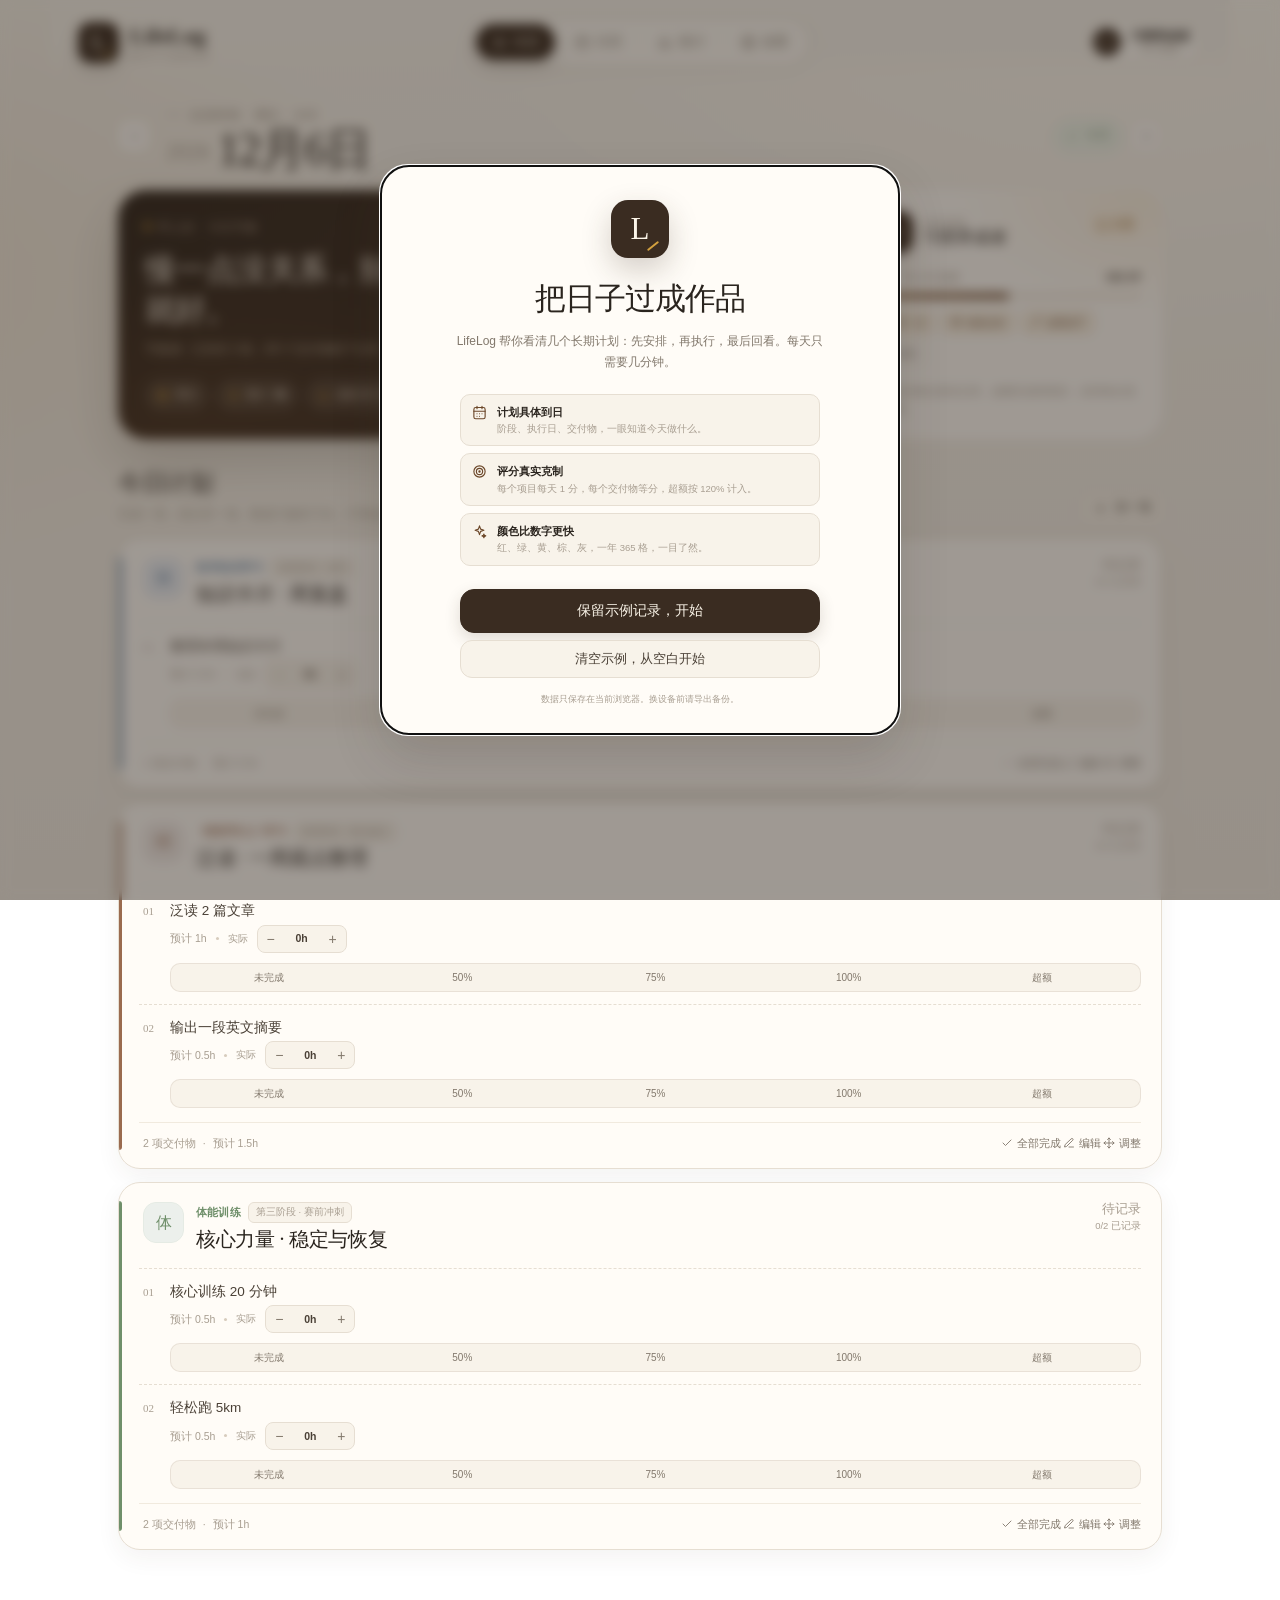
==== index.html @ 0c91e132 "Add files via upload" ====
<!DOCTYPE html>
<html lang="zh-CN">
<head>
  <meta charset="UTF-8">
  <meta name="viewport" content="width=device-width, initial-scale=1, viewport-fit=cover">
  <meta name="theme-color" content="#F4F0E8">
  <meta name="description" content="LifeLog · 把运动与学习的计划、执行和复盘，放进同一条时间线。">
  <meta name="apple-mobile-web-app-capable" content="yes">
  <meta name="apple-mobile-web-app-status-bar-style" content="default">
  <meta name="apple-mobile-web-app-title" content="LifeLog">
  <meta name="mobile-web-app-capable" content="yes">
  <link rel="manifest" href="manifest.json">
  <link rel="icon" type="image/svg+xml" href="icons/icon.svg">
  <link rel="icon" type="image/png" sizes="192x192" href="icons/icon-192.png">
  <link rel="apple-touch-icon" href="icons/icon-180.png">
  <title>LifeLog · 把日子过成作品</title>
  <link rel="stylesheet" href="styles.css">
</head>
<body>
  <svg class="svg-sprite" aria-hidden="true" xmlns="http://www.w3.org/2000/svg">
    <defs>
      <symbol id="i-sun" viewBox="0 0 24 24"><circle cx="12" cy="12" r="4"/><path d="M12 2v2M12 20v2M4.93 4.93l1.42 1.42M17.66 17.66l1.41 1.41M2 12h2M20 12h2M4.93 19.07l1.42-1.42M17.66 6.34l1.41-1.41"/></symbol>
      <symbol id="i-calendar" viewBox="0 0 24 24"><rect x="3" y="4" width="18" height="18" rx="3"/><path d="M16 2v4M8 2v4M3 10h18"/><path d="M8 14h.01M12 14h.01M16 14h.01M8 18h.01M12 18h.01"/></symbol>
      <symbol id="i-chart" viewBox="0 0 24 24"><path d="M4 20V10M10 20V4M16 20v-7M22 20H2"/><path d="M4 10l6-6 6 9 5-5" opacity=".5"/></symbol>
      <symbol id="i-settings" viewBox="0 0 24 24"><circle cx="12" cy="12" r="3"/><path d="M19.4 15a1.65 1.65 0 0 0 .33 1.82l.06.06a2 2 0 1 1-2.83 2.83l-.06-.06a1.65 1.65 0 0 0-1.82-.33 1.65 1.65 0 0 0-1 1.51V21a2 2 0 1 1-4 0v-.09A1.65 1.65 0 0 0 9 19.4a1.65 1.65 0 0 0-1.82.33l-.06.06a2 2 0 1 1-2.83-2.83l.06-.06a1.65 1.65 0 0 0 .33-1.82 1.65 1.65 0 0 0-1.51-1H3a2 2 0 1 1 0-4h.09A1.65 1.65 0 0 0 4.6 9a1.65 1.65 0 0 0-.33-1.82l-.06-.06a2 2 0 1 1 2.83-2.83l.06.06a1.65 1.65 0 0 0 1.82.33H9a1.65 1.65 0 0 0 1-1.51V3a2 2 0 1 1 4 0v.09a1.65 1.65 0 0 0 1 1.51 1.65 1.65 0 0 0 1.82-.33l.06-.06a2 2 0 1 1 2.83 2.83l-.06.06a1.65 1.65 0 0 0-.33 1.82V9c.26.604.852.997 1.51 1H21a2 2 0 1 1 0 4h-.09a1.65 1.65 0 0 0-1.51 1z"/></symbol>
      <symbol id="i-plus" viewBox="0 0 24 24"><path d="M12 5v14M5 12h14"/></symbol>
      <symbol id="i-chevron-left" viewBox="0 0 24 24"><path d="M15 18l-6-6 6-6"/></symbol>
      <symbol id="i-chevron-right" viewBox="0 0 24 24"><path d="M9 18l6-6-6-6"/></symbol>
      <symbol id="i-chevron-down" viewBox="0 0 24 24"><path d="M6 9l6 6 6-6"/></symbol>
      <symbol id="i-flame" viewBox="0 0 24 24"><path d="M12 22c4.4 0 7-2.8 7-6.5 0-3-1.5-5.5-3.5-7.5-.3 2-1.2 3.2-2.5 3.7.5-3.8-1.4-7.2-4-9.2.3 4.7-4 6.6-4 12.8C5 19.2 7.8 22 12 22z"/></symbol>
      <symbol id="i-target" viewBox="0 0 24 24"><circle cx="12" cy="12" r="9"/><circle cx="12" cy="12" r="5"/><circle cx="12" cy="12" r="1"/></symbol>
      <symbol id="i-clock" viewBox="0 0 24 24"><circle cx="12" cy="12" r="9"/><path d="M12 7v5l3 2"/></symbol>
      <symbol id="i-edit" viewBox="0 0 24 24"><path d="M12 20h9"/><path d="M16.5 3.5a2.1 2.1 0 0 1 3 3L7 19l-4 1 1-4z"/></symbol>
      <symbol id="i-move" viewBox="0 0 24 24"><path d="M5 9l-3 3 3 3M9 5l3-3 3 3M15 19l-3 3-3-3M19 9l3 3-3 3M2 12h20M12 2v20"/></symbol>
      <symbol id="i-trash" viewBox="0 0 24 24"><path d="M3 6h18M8 6V4h8v2M19 6l-1 14H6L5 6M10 11v5M14 11v5"/></symbol>
      <symbol id="i-download" viewBox="0 0 24 24"><path d="M21 15v4a2 2 0 0 1-2 2H5a2 2 0 0 1-2-2v-4M7 10l5 5 5-5M12 15V3"/></symbol>
      <symbol id="i-upload" viewBox="0 0 24 24"><path d="M21 15v4a2 2 0 0 1-2 2H5a2 2 0 0 1-2-2v-4M17 8l-5-5-5 5M12 3v12"/></symbol>
      <symbol id="i-shield" viewBox="0 0 24 24"><path d="M12 22s8-4 8-10V5l-8-3-8 3v7c0 6 8 10 8 10z"/><path d="M9 12l2 2 4-4"/></symbol>
      <symbol id="i-x" viewBox="0 0 24 24"><path d="M18 6L6 18M6 6l12 12"/></symbol>
      <symbol id="i-check" viewBox="0 0 24 24"><path d="M20 6L9 17l-5-5"/></symbol>
      <symbol id="i-book" viewBox="0 0 24 24"><path d="M4 19.5A2.5 2.5 0 0 1 6.5 17H20V3H6.5A2.5 2.5 0 0 0 4 5.5v14z"/><path d="M4 19.5A2.5 2.5 0 0 0 6.5 22H20v-5"/></symbol>
      <symbol id="i-code" viewBox="0 0 24 24"><path d="M16 18l6-6-6-6M8 6l-6 6 6 6"/></symbol>
      <symbol id="i-activity" viewBox="0 0 24 24"><path d="M22 12h-4l-3 9L9 3l-3 9H2"/></symbol>
      <symbol id="i-spark" viewBox="0 0 24 24"><path d="M12 3l1.8 5.2L19 10l-5.2 1.8L12 17l-1.8-5.2L5 10l5.2-1.8L12 3z"/><path d="M19 16l.8 2.2L22 19l-2.2.8L19 22l-.8-2.2L16 19l2.2-.8L19 16z"/></symbol>
      <symbol id="i-rocket" viewBox="0 0 24 24"><path d="M4.5 16.5c-1.5 1.3-2 5-2 5s3.7-.5 5-2c.8-.9.8-2.4-.1-3.3-.9-.9-2.1-.6-2.9.3z"/><path d="M12 15l-3-3c1-4 4-8 10-10 0 6-3 9-7 13z"/><circle cx="15" cy="9" r="1.5"/></symbol>
      <symbol id="i-layers" viewBox="0 0 24 24"><path d="M12 2l9 5-9 5-9-5 9-5z"/><path d="M3 12l9 5 9-5M3 17l9 5 9-5"/></symbol>
      <symbol id="i-more" viewBox="0 0 24 24"><circle cx="5" cy="12" r="1"/><circle cx="12" cy="12" r="1"/><circle cx="19" cy="12" r="1"/></symbol>
      <symbol id="i-arrow-up" viewBox="0 0 24 24"><path d="M12 19V5M5 12l7-7 7 7"/></symbol>
      <symbol id="i-refresh" viewBox="0 0 24 24"><path d="M3 12a9 9 0 0 1 15.5-6.4L21 8M21 3v5h-5M21 12a9 9 0 0 1-15.5 6.4L3 16M3 21v-5h5"/></symbol>
      <symbol id="i-alert" viewBox="0 0 24 24"><path d="M10.3 3.9L1.8 18a2 2 0 0 0 1.7 3h17a2 2 0 0 0 1.7-3L13.7 3.9a2 2 0 0 0-3.4 0z"/><path d="M12 9v4M12 17h.01"/></symbol>
      <symbol id="i-archive" viewBox="0 0 24 24"><rect x="2" y="3" width="20" height="5" rx="1"/><path d="M4 8v11a2 2 0 0 0 2 2h12a2 2 0 0 0 2-2V8M10 12h4"/></symbol>
      <symbol id="i-file" viewBox="0 0 24 24"><path d="M14 2H6a2 2 0 0 0-2 2v16a2 2 0 0 0 2 2h12a2 2 0 0 0 2-2V8z"/><path d="M14 2v6h6M16 13H8M16 17H8M10 9H8"/></symbol>
      <symbol id="i-database" viewBox="0 0 24 24"><ellipse cx="12" cy="5" rx="9" ry="3"/><path d="M21 12c0 1.7-4 3-9 3s-9-1.3-9-3"/><path d="M3 5v14c0 1.7 4 3 9 3s9-1.3 9-3V5"/></symbol>
      <symbol id="i-palette" viewBox="0 0 24 24"><path d="M12 22a10 10 0 1 1 10-10c0 2.2-1.8 4-4 4h-1.5a2 2 0 0 0-1.5 3.3c.4.5.6 1 .6 1.7 0 .6-.5 1-1.1 1z"/><circle cx="7.5" cy="10.5" r=".8"/><circle cx="12" cy="7.5" r=".8"/><circle cx="16.5" cy="10.5" r=".8"/></symbol>
      <symbol id="i-user" viewBox="0 0 24 24"><circle cx="12" cy="8" r="4"/><path d="M4 21a8 8 0 0 1 16 0"/></symbol>
      <symbol id="i-timer" viewBox="0 0 24 24"><circle cx="12" cy="13" r="8"/><path d="M12 9v4l2.5 1.5M9 2h6"/></symbol>
      <symbol id="i-dumbbell" viewBox="0 0 24 24"><path d="M6.5 6.5l11 11M4 9l-2 2 5 5 2-2M20 15l2-2-5-5-2 2"/><path d="M3 12l-1 1M21 12l1-1"/></symbol>
      <symbol id="i-list" viewBox="0 0 24 24"><path d="M8 6h13M8 12h13M8 18h13M3 6h.01M3 12h.01M3 18h.01"/></symbol>
      <symbol id="i-copy" viewBox="0 0 24 24"><rect x="9" y="9" width="13" height="13" rx="2"/><path d="M5 15H4a2 2 0 0 1-2-2V4a2 2 0 0 1 2-2h9a2 2 0 0 1 2 2v1"/></symbol>
      <symbol id="i-leaf" viewBox="0 0 24 24"><path d="M11 20A7 7 0 0 1 9.8 6.1C15 4 20 4 20 4s0 5-2.1 10.2A7 7 0 0 1 11 20z"/><path d="M2 21c0-3 1.9-6.5 5-8.5"/></symbol>
    </defs>
  </svg>

  <div class="app-shell">
    <header class="topbar">
      <a class="brand" href="#" data-action="go-tab" data-tab="today" aria-label="LifeLog 今日">
        <span class="brand-mark"><span>L</span><i></i></span>
        <span class="brand-text"><strong>LifeLog</strong><small>把日子过成作品</small></span>
      </a>
      <nav class="desktop-nav" aria-label="主导航">
        <button data-action="go-tab" data-tab="today"><svg class="icon"><use href="#i-sun"></use></svg>今日</button>
        <button data-action="go-tab" data-tab="calendar"><svg class="icon"><use href="#i-calendar"></use></svg>日历</button>
        <button data-action="go-tab" data-tab="stats"><svg class="icon"><use href="#i-chart"></use></svg>统计</button>
        <button data-action="go-tab" data-tab="settings"><svg class="icon"><use href="#i-settings"></use></svg>设置</button>
      </nav>
      <div class="topbar-right" id="level-chip"></div>
    </header>

    <main id="app-main" class="app-main" tabindex="-1"></main>

    <nav class="bottom-nav" aria-label="主导航">
      <button data-action="go-tab" data-tab="today"><span class="nav-icon"><svg class="icon"><use href="#i-sun"></use></svg></span><span>今日</span></button>
      <button data-action="go-tab" data-tab="calendar"><span class="nav-icon"><svg class="icon"><use href="#i-calendar"></use></svg></span><span>日历</span></button>
      <button class="nav-add" data-action="open-plan" aria-label="新增计划"><span class="nav-add-btn"><svg class="icon"><use href="#i-plus"></use></svg></span><span>排计划</span></button>
      <button data-action="go-tab" data-tab="stats"><span class="nav-icon"><svg class="icon"><use href="#i-chart"></use></svg></span><span>统计</span></button>
      <button data-action="go-tab" data-tab="settings"><span class="nav-icon"><svg class="icon"><use href="#i-settings"></use></svg></span><span>设置</span></button>
    </nav>
  </div>

  <div id="modal-root"></div>
  <div id="toast-root" class="toast-root" aria-live="polite"></div>
  <input type="file" id="import-file" accept="application/json,.json" hidden>

  <script src="data.js"></script>
  <script src="app.js"></script>
</body>
</html>
---- styles.css ----
/* LifeLog — visual system */
:root {
  --bg: #f3efe7;
  --bg-deep: #ebe4d8;
  --surface: #fffcf7;
  --surface-2: #f8f3ea;
  --surface-3: #f1eade;
  --ink: #2a241e;
  --ink-soft: #4a4036;
  --muted: #82786c;
  --faint: #a89e91;
  --line: #e6ded2;
  --line-strong: #d7ccbd;
  --brown: #6b4628;
  --brown-deep: #3a2c21;
  --red: #be4a3d;
  --green: #6b8c63;
  --yellow: #d2a03e;
  --gray: #b4ada1;
  --cream: #fbf5e9;
  --heat-dim: #ddd5c7;
  --shadow: 0 20px 60px rgba(71, 52, 33, 0.08);
  --shadow-soft: 0 8px 24px rgba(71, 52, 33, 0.06);
  --shadow-lift: 0 24px 50px rgba(58, 44, 33, 0.16);
  --radius-xl: 28px;
  --radius-lg: 22px;
  --radius-md: 15px;
  --radius-sm: 10px;
  --sans: -apple-system, BlinkMacSystemFont, "Segoe UI", "PingFang SC", "Hiragino Sans GB", "Microsoft YaHei", "Noto Sans SC", sans-serif;
  --display: "Iowan Old Style", "Palatino Linotype", "Book Antiqua", "Songti SC", "Noto Serif SC", serif;
}

* { box-sizing: border-box; }
html { scroll-behavior: smooth; }
body {
  margin: 0;
  min-height: 100vh;
  color: var(--ink);
  font-family: var(--sans);
  font-size: 15px;
  line-height: 1.55;
  background:
    radial-gradient(1100px 700px at 88% -8%, rgba(255, 251, 241, 0.95) 0, rgba(255, 251, 241, 0) 62%),
    radial-gradient(900px 600px at -8% 30%, rgba(232, 219, 198, 0.5) 0, rgba(232, 219, 198, 0) 55%),
    linear-gradient(180deg, #f6f2ea 0%, #f1ece3 100%);
  background-attachment: fixed;
  -webkit-font-smoothing: antialiased;
  -webkit-tap-highlight-color: transparent;
}

button, input, select, textarea { font: inherit; color: inherit; }
button { cursor: pointer; }
[hidden] { display: none !important; }
a { color: inherit; }
::selection { background: rgba(107, 70, 40, 0.18); }

.svg-sprite { position: absolute; width: 0; height: 0; overflow: hidden; }
.icon {
  width: 1.2em;
  height: 1.2em;
  fill: none;
  stroke: currentColor;
  stroke-width: 1.8;
  stroke-linecap: round;
  stroke-linejoin: round;
  flex: 0 0 auto;
}

.app-shell { min-height: 100vh; display: flex; flex-direction: column; }
.topbar {
  position: sticky;
  top: 0;
  z-index: 40;
  display: grid;
  grid-template-columns: 1fr auto 1fr;
  align-items: center;
  gap: 20px;
  width: 100%;
  max-width: 1180px;
  margin: 0 auto;
  padding: 18px 28px 14px;
  background: linear-gradient(180deg, rgba(246, 242, 234, 0.96) 55%, rgba(246, 242, 234, 0) 100%);
  backdrop-filter: blur(12px);
  -webkit-backdrop-filter: blur(12px);
}
.brand {
  display: inline-flex;
  align-items: center;
  gap: 11px;
  text-decoration: none;
  width: max-content;
}
.brand-mark {
  position: relative;
  display: grid;
  place-items: center;
  width: 41px;
  height: 41px;
  border-radius: 13px;
  background: var(--brown-deep);
  color: var(--cream);
  box-shadow: inset 0 0 0 1px rgba(255, 255, 255, 0.12), 0 6px 18px rgba(58, 44, 33, 0.18);
}
.brand-mark span {
  font-family: var(--display);
  font-size: 23px;
  line-height: 1;
  transform: translateY(-1px);
}
.brand-mark i {
  position: absolute;
  right: 7px;
  bottom: 8px;
  width: 10px;
  height: 1.5px;
  background: #d2a03e;
  border-radius: 2px;
  transform: rotate(-38deg);
}
.brand-text { display: flex; flex-direction: column; line-height: 1.05; }
.brand-text strong { font-family: var(--display); font-size: 22px; letter-spacing: 0.2px; }
.brand-text small { margin-top: 4px; font-size: 9.5px; letter-spacing: 0.16em; color: var(--faint); }

.desktop-nav { display: flex; align-items: center; gap: 4px; padding: 5px; border: 1px solid rgba(215, 204, 189, 0.65); background: rgba(255, 252, 247, 0.7); border-radius: 999px; box-shadow: 0 4px 20px rgba(71, 52, 33, 0.04); }
.desktop-nav button {
  display: inline-flex;
  align-items: center;
  gap: 6px;
  border: 0;
  padding: 8px 16px;
  border-radius: 999px;
  background: transparent;
  color: var(--muted);
  font-size: 13px;
  transition: 180ms ease;
}
.desktop-nav button:hover { color: var(--ink); background: rgba(241, 234, 222, 0.8); }
.desktop-nav button.active { color: var(--cream); background: var(--brown-deep); box-shadow: 0 6px 16px rgba(58, 44, 33, 0.18); }
.desktop-nav .icon { width: 15px; height: 15px; }
.topbar-right { display: flex; justify-content: flex-end; }
.level-chip {
  display: inline-flex;
  align-items: center;
  gap: 9px;
  padding: 6px 11px 6px 6px;
  border: 1px solid var(--line);
  background: rgba(255, 252, 247, 0.72);
  border-radius: 999px;
  transition: 180ms ease;
}
.level-chip:hover { border-color: var(--line-strong); background: var(--surface); }
.level-chip .lv {
  display: grid;
  place-items: center;
  width: 28px;
  height: 28px;
  border-radius: 50%;
  background: var(--brown-deep);
  color: #f5e9d4;
  font-family: var(--display);
  font-size: 13px;
}
.level-chip .meta { display: flex; flex-direction: column; line-height: 1.1; }
.level-chip .meta b { font-size: 11.5px; font-weight: 600; }
.level-chip .meta span { font-size: 9.5px; color: var(--faint); margin-top: 2px; }

.app-main {
  width: 100%;
  max-width: 1100px;
  margin: 0 auto;
  padding: 8px 28px 80px;
  flex: 1;
  outline: none;
}
.page { animation: page-in 420ms cubic-bezier(0.22, 0.8, 0.28, 1) both; }
@keyframes page-in {
  from { opacity: 0; transform: translateY(8px); }
  to { opacity: 1; transform: translateY(0); }
}

h1, h2, h3, h4, p { margin: 0; }
h1, h2, h3 { font-weight: 600; }
.page-title {
  font-family: var(--display);
  font-size: clamp(34px, 4vw, 46px);
  font-weight: 500;
  letter-spacing: -0.03em;
  line-height: 1.12;
}
.eyebrow {
  display: inline-flex;
  align-items: center;
  gap: 8px;
  color: var(--faint);
  font-size: 10.5px;
  font-weight: 600;
  letter-spacing: 0.16em;
  text-transform: uppercase;
}
.eyebrow::before { content: ""; width: 16px; height: 1px; background: var(--faint); }
.muted { color: var(--muted); }
.faint { color: var(--faint); }
.serif { font-family: var(--display); }

.card {
  background: var(--surface);
  border: 1px solid rgba(230, 222, 210, 0.9);
  border-radius: var(--radius-lg);
  box-shadow: var(--shadow-soft);
}
.section-head {
  display: flex;
  align-items: flex-end;
  justify-content: space-between;
  gap: 18px;
  margin: 26px 0 14px;
}
.section-head h2 { font-family: var(--display); font-size: 24px; font-weight: 500; letter-spacing: -0.02em; }
.section-head p { color: var(--faint); font-size: 12px; margin-top: 3px; }
.section-head-actions { display: flex; align-items: center; gap: 8px; }

.btn {
  display: inline-flex;
  align-items: center;
  justify-content: center;
  gap: 7px;
  min-height: 38px;
  padding: 8px 15px;
  border-radius: 12px;
  border: 1px solid transparent;
  background: var(--surface-2);
  color: var(--ink-soft);
  font-size: 13px;
  font-weight: 500;
  text-decoration: none;
  transition: 170ms ease;
  white-space: nowrap;
}
.btn .icon { width: 15px; height: 15px; }
.btn:hover { transform: translateY(-1px); box-shadow: var(--shadow-soft); }
.btn:active { transform: translateY(0); }
.btn-primary { background: var(--brown-deep); color: var(--cream); border-color: var(--brown-deep); box-shadow: 0 6px 16px rgba(58, 44, 33, 0.16); }
.btn-primary:hover { background: #30251c; }
.btn-soft { background: var(--surface-2); border-color: var(--line); }
.btn-ghost { background: transparent; border-color: transparent; color: var(--muted); }
.btn-ghost:hover { background: rgba(241, 234, 222, 0.7); box-shadow: none; }
.btn-danger { background: #f7e5e1; color: #9b3a30; border-color: #eccfc8; }
.btn-sm { min-height: 31px; padding: 5px 10px; border-radius: 9px; font-size: 11.5px; }
.btn-lg { min-height: 44px; padding: 10px 20px; border-radius: 14px; font-size: 14px; }
.btn-block { width: 100%; }
.icon-btn {
  display: inline-grid;
  place-items: center;
  width: 32px;
  height: 32px;
  border: 1px solid var(--line);
  background: var(--surface);
  border-radius: 10px;
  color: var(--muted);
  transition: 170ms ease;
}
.icon-btn:hover { color: var(--ink); border-color: var(--line-strong); background: var(--surface-2); }
.icon-btn .icon { width: 15px; height: 15px; }
.icon-btn.bare { border-color: transparent; background: transparent; }
.text-btn { border: 0; background: none; padding: 2px 0; color: var(--muted); font-size: 12px; display: inline-flex; align-items: center; gap: 4px; }
.text-btn:hover { color: var(--ink); }
.text-btn .icon { width: 13px; height: 13px; }

/* Top of pages */
.daybar {
  display: flex;
  align-items: center;
  gap: 16px;
  padding: 10px 0 16px;
}
.daybar-main { flex: 1; min-width: 0; }
.daybar h1 {
  font-family: var(--display);
  font-size: clamp(34px, 5vw, 46px);
  font-weight: 500;
  letter-spacing: -0.035em;
  line-height: 1.08;
  margin-top: 2px;
}
.daybar h1 .year { color: var(--faint); font-size: 0.48em; letter-spacing: 0; margin-right: 7px; vertical-align: 0.28em; }
.daybar-nav { display: flex; align-items: center; gap: 6px; }
.daybar-actions { display: flex; align-items: center; gap: 8px; }
.today-pill {
  display: inline-flex;
  align-items: center;
  gap: 6px;
  min-height: 32px;
  padding: 5px 11px;
  border: 1px solid var(--line);
  border-radius: 999px;
  background: rgba(255, 252, 247, 0.75);
  font-size: 11.5px;
  color: var(--muted);
}
.today-pill:hover { border-color: var(--line-strong); color: var(--ink); }
.today-pill.is-today { color: var(--green); border-color: #cddbc8; background: #f0f5eb; }

.page-head { display: flex; justify-content: space-between; align-items: flex-end; gap: 20px; padding: 12px 0 22px; }
.page-head p { margin-top: 6px; max-width: 460px; color: var(--muted); font-size: 13px; }
.page-head-actions { display: flex; align-items: center; gap: 8px; }

/* Today hero */
.today-top { display: grid; grid-template-columns: minmax(0, 1.65fr) minmax(250px, 0.72fr); gap: 16px; margin-bottom: 6px; }
.hero-card {
  position: relative;
  overflow: hidden;
  border-radius: var(--radius-xl);
  background:
    radial-gradient(600px 300px at 100% 0%, rgba(210, 160, 62, 0.17) 0, transparent 58%),
    radial-gradient(500px 360px at 8% 110%, rgba(107, 70, 40, 0.32) 0, transparent 60%),
    linear-gradient(135deg, #30261d 0%, #3b2d22 52%, #2b221b 100%);
  color: #f8f0e3;
  padding: 26px 27px;
  box-shadow: 0 20px 48px rgba(51, 38, 26, 0.2);
  min-height: 236px;
  display: flex;
  align-items: center;
  gap: 20px;
}
.hero-card::after {
  content: "";
  position: absolute;
  width: 240px;
  height: 240px;
  border: 1px solid rgba(247, 236, 218, 0.1);
  border-radius: 50%;
  right: -70px;
  top: -80px;
  pointer-events: none;
}
.hero-card::before {
  content: "";
  position: absolute;
  width: 140px;
  height: 140px;
  border: 1px solid rgba(247, 236, 218, 0.07);
  border-radius: 50%;
  right: -10px;
  top: -25px;
  pointer-events: none;
}
.hero-copy { position: relative; z-index: 1; flex: 1; min-width: 0; }
.hero-kicker { display: flex; align-items: center; gap: 8px; color: #bfae99; font-size: 10.5px; letter-spacing: 0.14em; text-transform: uppercase; }
.hero-kicker .dot { width: 5px; height: 5px; background: #d2a03e; border-radius: 50%; box-shadow: 0 0 0 4px rgba(210, 160, 62, 0.12); }
.hero-quote {
  font-family: var(--display);
  font-size: clamp(23px, 2.6vw, 31px);
  font-weight: 500;
  line-height: 1.3;
  letter-spacing: -0.02em;
  margin: 15px 0 9px;
  max-width: 340px;
}
.hero-sub { color: #b7a994; font-size: 12px; line-height: 1.65; max-width: 330px; }
.hero-meta { display: flex; flex-wrap: wrap; gap: 8px; margin-top: 20px; }
.hero-chip {
  display: inline-flex;
  align-items: center;
  gap: 6px;
  padding: 6px 10px;
  border-radius: 999px;
  background: rgba(255, 251, 242, 0.08);
  border: 1px solid rgba(255, 251, 242, 0.1);
  color: #e7dac8;
  font-size: 11px;
  backdrop-filter: blur(4px);
}
.hero-chip .icon { width: 13px; height: 13px; color: #d2a03e; }
.hero-chip strong { color: #fff8ea; font-weight: 600; }
.score-orbit-wrap { position: relative; z-index: 1; display: flex; flex-direction: column; align-items: center; gap: 10px; flex: 0 0 auto; }
.score-orbit {
  --ring: #6b8c63;
  --angle: 0deg;
  width: 134px;
  height: 134px;
  padding: 7px;
  border-radius: 50%;
  background: conic-gradient(var(--ring) var(--angle), rgba(255, 251, 242, 0.12) 0);
  position: relative;
  transition: 500ms ease;
}
.score-orbit::after {
  content: "";
  position: absolute;
  inset: -5px;
  border: 1px solid rgba(255, 251, 242, 0.1);
  border-radius: 50%;
}
.score-orbit-inner {
  width: 100%;
  height: 100%;
  border-radius: 50%;
  background: #32271e;
  display: flex;
  flex-direction: column;
  align-items: center;
  justify-content: center;
  box-shadow: inset 0 0 0 1px rgba(255, 251, 242, 0.06);
}
.score-orbit strong {
  font-family: var(--display);
  font-size: 40px;
  font-weight: 500;
  letter-spacing: -0.04em;
  line-height: 1;
  color: #fff8ec;
}
.score-orbit strong small { font-size: 20px; color: #bfae99; }
.score-orbit span { margin-top: 6px; font-size: 9.5px; letter-spacing: 0.14em; color: #a99782; }
.score-orbit.is-empty { background: rgba(255, 251, 242, 0.1); }
.score-orbit.is-empty strong { color: #a99782; }
.orbit-caption { font-size: 10px; color: #a99782; letter-spacing: 0.04em; }

.level-card {
  padding: 21px;
  border-radius: var(--radius-xl);
  display: flex;
  flex-direction: column;
  justify-content: space-between;
  gap: 16px;
  background:
    radial-gradient(340px 200px at 100% 0%, rgba(210, 160, 62, 0.13) 0, transparent 62%),
    var(--surface);
  min-height: 236px;
}
.level-top { display: flex; align-items: flex-start; justify-content: space-between; gap: 10px; }
.level-badge {
  display: inline-flex;
  align-items: center;
  gap: 9px;
}
.level-badge .num {
  display: grid;
  place-items: center;
  width: 42px;
  height: 42px;
  border-radius: 14px;
  background: var(--brown-deep);
  color: #f7ead3;
  font-family: var(--display);
  font-size: 17px;
  box-shadow: 0 7px 16px rgba(58, 44, 33, 0.16);
}
.level-badge .txt { display: flex; flex-direction: column; line-height: 1.2; }
.level-badge .txt small { font-size: 9.5px; color: var(--faint); letter-spacing: 0.1em; }
.level-badge .txt b { font-family: var(--display); font-size: 17px; font-weight: 500; }
.level-top .streak {
  display: inline-flex;
  align-items: center;
  gap: 4px;
  padding: 5px 8px;
  border-radius: 999px;
  background: #fbf0df;
  color: #9b6b2d;
  font-size: 10.5px;
  font-weight: 600;
}
.level-top .streak .icon { width: 13px; height: 13px; }
.level-progress-label { display: flex; justify-content: space-between; align-items: baseline; font-size: 10.5px; color: var(--faint); margin-bottom: 7px; }
.level-progress-label strong { color: var(--ink-soft); font-weight: 600; }
.progress-track { height: 6px; border-radius: 999px; background: var(--surface-3); overflow: hidden; }
.progress-fill { height: 100%; border-radius: 999px; background: linear-gradient(90deg, #8c6540, #6b4628); transition: width 500ms ease; }
.level-foot { display: flex; gap: 6px; flex-wrap: wrap; }
.mini-badge {
  display: inline-flex;
  align-items: center;
  gap: 4px;
  padding: 4px 8px;
  border-radius: 8px;
  border: 1px solid var(--line);
  color: var(--muted);
  font-size: 10px;
}
.mini-badge .icon { width: 12px; height: 12px; }
.mini-badge.on { color: var(--brown); border-color: #decfb9; background: #fcf4e6; }
.level-card .quote-mini { font-size: 11px; color: var(--faint); line-height: 1.6; }

/* Plan cards */
.plan-list { display: flex; flex-direction: column; gap: 13px; }
.plan-card {
  position: relative;
  overflow: hidden;
  padding: 19px 20px 15px;
  border-radius: var(--radius-lg);
  background: var(--surface);
  border: 1px solid var(--line);
  box-shadow: var(--shadow-soft);
  animation: card-in 450ms cubic-bezier(0.22, 0.8, 0.28, 1) both;
}
.plan-card:nth-child(2) { animation-delay: 60ms; }
.plan-card:nth-child(3) { animation-delay: 120ms; }
.plan-card:nth-child(4) { animation-delay: 180ms; }
@keyframes card-in {
  from { opacity: 0; transform: translateY(10px); }
  to { opacity: 1; transform: translateY(0); }
}
.plan-card::before {
  content: "";
  position: absolute;
  left: 0;
  top: 18px;
  bottom: 18px;
  width: 3px;
  border-radius: 0 4px 4px 0;
  background: var(--accent, var(--brown));
}
.plan-head { display: flex; align-items: flex-start; gap: 12px; padding-left: 4px; }
.program-avatar {
  display: grid;
  place-items: center;
  width: 41px;
  height: 41px;
  border-radius: 13px;
  background: color-mix(in srgb, var(--accent, #6b4628) 13%, white);
  color: var(--accent, var(--brown));
  font-family: var(--display);
  font-size: 16px;
  flex: 0 0 auto;
  border: 1px solid color-mix(in srgb, var(--accent, #6b4628) 18%, white);
}
.plan-title-wrap { flex: 1; min-width: 0; }
.plan-program-line { display: flex; align-items: center; gap: 7px; flex-wrap: wrap; margin-bottom: 3px; }
.plan-program { font-size: 11px; font-weight: 600; color: var(--accent, var(--brown)); letter-spacing: 0.02em; }
.stage-chip {
  display: inline-flex;
  padding: 2px 7px;
  border-radius: 6px;
  background: var(--surface-2);
  border: 1px solid var(--line);
  color: var(--faint);
  font-size: 9.5px;
  line-height: 1.5;
}
.plan-title { font-family: var(--display); font-size: 20px; font-weight: 500; line-height: 1.35; letter-spacing: -0.015em; }
.plan-score {
  flex: 0 0 auto;
  min-width: 62px;
  text-align: right;
}
.plan-score b {
  display: block;
  font-family: var(--display);
  font-size: 22px;
  font-weight: 500;
  line-height: 1;
  color: var(--score-color, var(--faint));
}
.plan-score b.pending { font-size: 13px; font-family: var(--sans); font-weight: 500; color: var(--faint); }
.plan-score span { display: block; margin-top: 4px; font-size: 9.5px; color: var(--faint); }

.deliverable-list { margin-top: 15px; border-top: 1px dashed var(--line); }
.deliverable {
  padding: 13px 0 12px 4px;
  border-bottom: 1px dashed var(--line);
}
.deliverable:last-child { border-bottom: 0; padding-bottom: 2px; }
.deliverable-head { display: flex; align-items: flex-start; gap: 10px; }
.deliverable-index {
  flex: 0 0 auto;
  font-family: var(--display);
  font-size: 11px;
  color: var(--faint);
  padding-top: 2px;
  width: 17px;
}
.deliverable-main { flex: 1; min-width: 0; }
.deliverable-main h4 { font-size: 13.5px; font-weight: 500; line-height: 1.45; color: var(--ink-soft); }
.deliverable-meta { display: flex; align-items: center; gap: 9px; margin-top: 4px; color: var(--faint); font-size: 10.5px; }
.deliverable-meta .dot-sep { width: 3px; height: 3px; border-radius: 50%; background: var(--line-strong); }
.stepper {
  display: inline-flex;
  align-items: center;
  gap: 1px;
  padding: 2px;
  border: 1px solid var(--line);
  border-radius: 8px;
  background: var(--surface-2);
}
.stepper button {
  display: grid;
  place-items: center;
  width: 22px;
  height: 22px;
  border: 0;
  background: transparent;
  border-radius: 6px;
  color: var(--muted);
  font-size: 14px;
  line-height: 1;
}
.stepper button:hover { background: #fff; color: var(--ink); box-shadow: 0 1px 4px rgba(71, 52, 33, 0.1); }
.stepper .val { min-width: 38px; text-align: center; font-size: 10.5px; color: var(--ink-soft); font-weight: 600; }
.stepper-label { color: var(--faint); font-size: 10px; }
.rating-group {
  display: grid;
  grid-template-columns: repeat(5, minmax(0, 1fr));
  gap: 3px;
  margin-top: 10px;
  margin-left: 27px;
  padding: 3px;
  border-radius: 10px;
  background: var(--surface-2);
  border: 1px solid rgba(230, 222, 210, 0.8);
}
.rating-btn {
  border: 0;
  background: transparent;
  border-radius: 7px;
  padding: 5px 2px 4px;
  color: var(--muted);
  font-size: 10px;
  line-height: 1.2;
  transition: 140ms ease;
  white-space: nowrap;
}
.rating-btn:hover { background: rgba(255, 255, 255, 0.75); color: var(--ink); }
.rating-btn.active { color: #fff; font-weight: 600; box-shadow: 0 3px 8px rgba(50, 39, 29, 0.13); }
.rating-btn[data-value="0"].active { background: var(--gray); }
.rating-btn[data-value="0.5"].active { background: var(--yellow); }
.rating-btn[data-value="0.75"].active { background: var(--green); }
.rating-btn[data-value="1"].active { background: var(--red); }
.rating-btn[data-value="1.2"].active { background: var(--brown); }
.rating-btn:disabled { opacity: 0.45; cursor: not-allowed; }
.rating-btn:disabled:hover { background: transparent; color: var(--muted); }
.stepper.locked .val { color: var(--faint); }
.future-note {
  margin: 0 0 10px;
  padding: 7px 12px;
  border-radius: 9px;
  background: var(--surface-2);
  border: 1px dashed var(--line-strong);
  color: var(--muted);
  font-size: 10.5px;
  letter-spacing: 0.02em;
  position: relative;
  z-index: 1;
}
@media (max-width: 680px) {
  .plan-card .future-note { margin-right: 16px; }
}
.plan-card.plan-future .plan-head { opacity: 0.85; }
.plan-card.plan-future .deliverable { opacity: 0.6; }

.plan-foot {
  display: flex;
  align-items: center;
  justify-content: space-between;
  gap: 12px;
  margin-top: 12px;
  padding: 10px 0 0 4px;
  border-top: 1px solid var(--surface-3);
  color: var(--faint);
  font-size: 10.5px;
}
.plan-foot .foot-meta { display: flex; align-items: center; gap: 7px; flex-wrap: wrap; }
.plan-foot .actions { display: flex; align-items: center; gap: 2px; }
.plan-foot .text-btn { font-size: 10.5px; }
.plan-foot .text-btn .icon { width: 12px; height: 12px; }
.plan-foot .text-btn.accent { color: var(--muted); }
.plan-foot .text-btn.accent:hover { color: var(--brown); }

.empty-state {
  position: relative;
  overflow: hidden;
  padding: 38px 24px;
  text-align: center;
  border-radius: var(--radius-lg);
  border: 1px dashed var(--line-strong);
  background: rgba(255, 252, 247, 0.56);
}
.empty-art {
  position: relative;
  width: 80px;
  height: 80px;
  margin: 0 auto 14px;
  border-radius: 50%;
  border: 1px solid var(--line);
  display: grid;
  place-items: center;
  color: var(--faint);
  background: var(--surface);
}
.empty-art::before {
  content: "";
  position: absolute;
  width: 102px;
  height: 102px;
  border-radius: 50%;
  border: 1px dashed var(--line);
}
.empty-art .icon { width: 28px; height: 28px; }
.empty-state h3 { font-family: var(--display); font-size: 22px; font-weight: 500; }
.empty-state p { max-width: 360px; margin: 7px auto 17px; color: var(--faint); font-size: 12px; line-height: 1.7; }
.empty-actions { display: flex; justify-content: center; gap: 8px; flex-wrap: wrap; }

.date-note {
  display: flex;
  align-items: center;
  gap: 9px;
  padding: 10px 14px;
  margin-bottom: 12px;
  border-radius: 12px;
  background: #fbf4e7;
  border: 1px solid #ecdcbf;
  color: #8a6633;
  font-size: 11.5px;
}
.date-note .icon { width: 15px; height: 15px; }
.date-note a, .date-note button { margin-left: auto; }

/* Calendar */
.calendar-layout { display: grid; grid-template-columns: minmax(0, 1fr) 276px; gap: 16px; align-items: start; }
.calendar-card { overflow: hidden; }
.calendar-toolbar { display: flex; align-items: center; justify-content: space-between; gap: 12px; padding: 18px 20px 12px; }
.calendar-month { display: flex; align-items: center; gap: 8px; }
.calendar-month h2 { font-family: var(--display); font-size: 24px; font-weight: 500; letter-spacing: -0.02em; }
.calendar-month .count { font-size: 10.5px; color: var(--faint); padding: 3px 7px; border-radius: 6px; background: var(--surface-2); }
.calendar-tools { display: flex; align-items: center; gap: 5px; }
.weekday-row { display: grid; grid-template-columns: repeat(7, 1fr); padding: 0 14px; }
.weekday-row span { text-align: center; color: var(--faint); font-size: 10px; padding: 8px 0; }
.weekday-row span.weekend { color: #b58d69; }
.calendar-grid { display: grid; grid-template-columns: repeat(7, 1fr); gap: 4px; padding: 0 14px 16px; }
.cal-cell {
  position: relative;
  min-height: 94px;
  padding: 8px 7px 17px;
  border-radius: 11px;
  border: 1px solid transparent;
  background: var(--surface-2);
  text-align: left;
  transition: 150ms ease;
  overflow: hidden;
}
.cal-cell:hover { background: #f3ecdf; border-color: var(--line); }
.cal-cell.other { opacity: 0.36; }
.cal-cell.is-today { border-color: #d9c5a5; background: #fbf4e8; box-shadow: inset 0 0 0 1px rgba(217, 197, 165, 0.35); }
.cal-cell.is-weekend { background-color: #f6efe4; }
.cal-cell.is-today .cal-num { background: var(--brown-deep); color: var(--cream); }
.cal-num {
  display: inline-grid;
  place-items: center;
  width: 23px;
  height: 23px;
  border-radius: 50%;
  font-size: 10.5px;
  color: var(--ink-soft);
  font-variant-numeric: tabular-nums;
}
.cal-plans { display: flex; flex-direction: column; gap: 3px; margin-top: 5px; }
.cal-pill {
  display: flex;
  align-items: center;
  gap: 4px;
  min-width: 0;
  padding: 3px 5px;
  border-radius: 5px;
  color: var(--ink-soft);
  font-size: 9px;
  line-height: 1.3;
  background: color-mix(in srgb, var(--p) 11%, white);
  border-left: 2px solid var(--p);
  white-space: nowrap;
  overflow: hidden;
  text-overflow: ellipsis;
}
.cal-pill.more { background: transparent; border-left: 0; color: var(--faint); padding-left: 1px; }
.cal-result {
  position: absolute;
  left: 9px;
  right: 9px;
  bottom: 7px;
  height: 3px;
  border-radius: 999px;
  background: var(--rc);
  opacity: 0.9;
}
.cal-legend { padding: 18px 20px; display: flex; flex-direction: column; gap: 9px; }
.cal-legend h3, .side-card h3 { font-family: var(--display); font-size: 17px; font-weight: 500; }
.legend-item { display: flex; align-items: center; gap: 8px; font-size: 11px; color: var(--muted); }
.legend-dot { width: 8px; height: 8px; border-radius: 50%; background: var(--p); flex: 0 0 auto; }
.calendar-side { display: flex; flex-direction: column; gap: 14px; position: sticky; top: 88px; }
.side-card { padding: 19px; }
.week-reminder {
  position: relative;
  overflow: hidden;
  background:
    radial-gradient(300px 180px at 110% 0%, rgba(210, 160, 62, 0.16), transparent 60%),
    var(--brown-deep);
  color: #f5ead9;
  border-color: transparent;
}
.week-reminder::after {
  content: "";
  position: absolute;
  right: -32px;
  bottom: -52px;
  width: 130px;
  height: 130px;
  border-radius: 50%;
  border: 1px solid rgba(247, 236, 218, 0.12);
}
.week-reminder .eyebrow { color: #b8a58e; }
.week-reminder .eyebrow::before { background: #b8a58e; }
.week-reminder h3 { font-size: 21px; margin-top: 7px; line-height: 1.35; }
.week-reminder p { color: #b7a58f; font-size: 11px; line-height: 1.65; margin: 7px 0 15px; }
.week-reminder .btn { background: #f5ead9; color: var(--brown-deep); border-color: #f5ead9; position: relative; z-index: 1; }
.week-reminder .week-dots { display: flex; gap: 4px; flex-wrap: wrap; margin: 11px 0 14px; }
.week-reminder .week-dot { display: flex; align-items: center; gap: 4px; padding: 3px 6px; border-radius: 5px; background: rgba(255, 255, 255, 0.08); color: #d8c9b6; font-size: 9px; }
.week-reminder .week-dot i { width: 5px; height: 5px; border-radius: 50%; background: var(--p); }
.side-stats { display: grid; grid-template-columns: 1fr 1fr; gap: 8px; margin-top: 12px; }
.side-stat { padding: 10px; border-radius: 10px; background: var(--surface-2); }
.side-stat b { display: block; font-family: var(--display); font-size: 20px; font-weight: 500; line-height: 1; }
.side-stat span { display: block; margin-top: 5px; font-size: 9.5px; color: var(--faint); }
.side-programs { display: flex; flex-direction: column; gap: 8px; margin-top: 10px; }
.side-program { display: flex; align-items: center; gap: 8px; font-size: 11px; color: var(--ink-soft); }
.side-program .legend-dot { width: 7px; height: 7px; }
.side-program span { margin-left: auto; color: var(--faint); font-size: 10px; }

/* Stats */
.stats-head { display: flex; align-items: flex-end; justify-content: space-between; gap: 16px; padding: 12px 0 20px; }
.year-switch {
  display: inline-flex;
  align-items: center;
  gap: 3px;
  padding: 4px;
  border: 1px solid var(--line);
  border-radius: 999px;
  background: rgba(255, 252, 247, 0.72);
}
.year-switch button { border: 0; background: transparent; width: 28px; height: 26px; border-radius: 999px; display: grid; place-items: center; color: var(--muted); }
.year-switch button:hover { background: var(--surface-2); color: var(--ink); }
.year-switch span { padding: 0 7px; font-size: 12px; font-weight: 600; font-variant-numeric: tabular-nums; }
.kpi-grid { display: grid; grid-template-columns: repeat(4, 1fr); gap: 10px; margin-bottom: 16px; }
.kpi {
  padding: 17px 16px;
  border-radius: 16px;
  border: 1px solid var(--line);
  background: rgba(255, 252, 247, 0.82);
  box-shadow: 0 5px 18px rgba(71, 52, 33, 0.03);
  min-width: 0;
}
.kpi .kpi-label { display: flex; align-items: center; gap: 6px; color: var(--faint); font-size: 10px; }
.kpi .kpi-label .icon { width: 13px; height: 13px; }
.kpi b { display: block; margin-top: 8px; font-family: var(--display); font-size: 28px; font-weight: 500; line-height: 1; letter-spacing: -0.03em; }
.kpi b small { font-size: 13px; color: var(--faint); margin-left: 2px; }
.kpi .kpi-note { margin-top: 6px; color: var(--faint); font-size: 9.5px; white-space: nowrap; overflow: hidden; text-overflow: ellipsis; }
.kpi.accent { background: var(--brown-deep); color: #f8f0e3; border-color: var(--brown-deep); }
.kpi.accent .kpi-label, .kpi.accent .kpi-note { color: #b7a58f; }
.kpi.accent b { color: #fff8eb; }

.program-stats { display: flex; flex-direction: column; gap: 14px; }
.program-stat-card { overflow: hidden; }
.program-stat-head { display: flex; align-items: center; gap: 12px; padding: 18px 20px 14px; }
.program-stat-head .program-avatar { width: 38px; height: 38px; font-size: 15px; }
.program-stat-head .name { flex: 1; min-width: 0; }
.program-stat-head .name h3 { font-family: var(--display); font-size: 21px; font-weight: 500; }
.program-stat-head .name p { color: var(--faint); font-size: 10px; margin-top: 2px; }
.program-stat-head .avg { text-align: right; }
.program-stat-head .avg b { display: block; font-family: var(--display); font-size: 20px; font-weight: 500; line-height: 1; color: var(--green); }
.program-stat-head .avg span { display: block; color: var(--faint); font-size: 9px; margin-top: 4px; }
.phase-list { padding: 0 20px 4px; display: flex; flex-direction: column; gap: 9px; }
.phase-row { display: grid; grid-template-columns: minmax(100px, 1.1fr) 1.5fr auto; align-items: center; gap: 11px; }
.phase-info { min-width: 0; }
.phase-info b { display: block; font-size: 11.5px; font-weight: 500; white-space: nowrap; overflow: hidden; text-overflow: ellipsis; }
.phase-info span { display: block; color: var(--faint); font-size: 9px; margin-top: 2px; }
.phase-bar { height: 7px; border-radius: 99px; background: var(--surface-3); overflow: hidden; }
.phase-bar i { display: block; height: 100%; border-radius: 99px; background: var(--p); transition: width 550ms ease; }
.phase-pct { min-width: 45px; text-align: right; font-size: 11px; font-weight: 600; color: var(--ink-soft); font-variant-numeric: tabular-nums; }
.phase-pct small { display: block; font-size: 8.5px; color: var(--faint); font-weight: 400; margin-top: 1px; }

.heatmap-block { padding: 14px 20px 18px; border-top: 1px solid var(--surface-3); margin-top: 10px; }
.heatmap-title { display: flex; align-items: center; justify-content: space-between; gap: 12px; margin-bottom: 9px; }
.heatmap-title h4 { font-size: 10.5px; font-weight: 600; color: var(--muted); letter-spacing: 0.02em; }
.heatmap-title span { font-size: 9px; color: var(--faint); }
.heatmap {
  display: grid;
  grid-template-columns: repeat(28, minmax(0, 1fr));
  gap: 3px;
}
.heat-cell {
  position: relative;
  aspect-ratio: 1 / 1;
  border-radius: 3px;
  background: var(--hc, #ddd6cb);
  min-width: 0;
  transition: transform 120ms ease;
}
.heat-cell:hover { transform: scale(1.22); z-index: 2; box-shadow: 0 2px 8px rgba(58, 44, 33, 0.2); }
.heat-cell.none {
  background:
    linear-gradient(45deg, transparent 47.5%, rgba(118, 108, 96, 0.22) 48%, rgba(118, 108, 96, 0.22) 52%, transparent 52.5%),
    linear-gradient(-45deg, transparent 47.5%, rgba(118, 108, 96, 0.22) 48%, rgba(118, 108, 96, 0.22) 52%, transparent 52.5%),
    #f1ece4;
}
.heat-cell.blank { background: transparent; }
.heat-cell.is-today { box-shadow: 0 0 0 1.5px var(--ink); }
.heat-cell.future { opacity: 0.32; }
.stack-heatmap .heat-cell { border-radius: 3px; padding: 1px; display: flex; flex-direction: column; gap: 1px; background: var(--surface-3); }
.stack-seg { flex: 1; min-height: 2px; border-radius: 1px; background: var(--sc); }
.stack-heatmap .heat-cell.none {
  background:
    linear-gradient(45deg, transparent 47.5%, rgba(118, 108, 96, 0.2) 48%, rgba(118, 108, 96, 0.2) 52%, transparent 52.5%),
    linear-gradient(-45deg, transparent 47.5%, rgba(118, 108, 96, 0.2) 48%, rgba(118, 108, 96, 0.2) 52%, transparent 52.5%),
    #f1ece4;
}
.heat-legend { display: flex; flex-wrap: wrap; gap: 8px 14px; margin-top: 12px; }
.heat-legend span { display: inline-flex; align-items: center; gap: 5px; color: var(--faint); font-size: 9px; }
.heat-legend i { width: 9px; height: 9px; border-radius: 2px; background: var(--c); }
.heat-legend i.cross { background:
  linear-gradient(45deg, transparent 45%, rgba(118, 108, 96, 0.3) 46%, rgba(118, 108, 96, 0.3) 54%, transparent 55%),
  linear-gradient(-45deg, transparent 45%, rgba(118, 108, 96, 0.3) 46%, rgba(118, 108, 96, 0.3) 54%, transparent 55%),
  #f1ece4; border: 1px solid var(--line); }
.overall-card { padding-bottom: 5px; }
.overall-head { display: flex; align-items: flex-start; justify-content: space-between; gap: 16px; padding: 19px 20px 4px; flex-wrap: wrap; }
.overall-head h3 { font-family: var(--display); font-size: 21px; font-weight: 500; }
.overall-head p { color: var(--faint); font-size: 10.5px; margin-top: 3px; }
.heat-tabs { display: flex; flex-wrap: wrap; gap: 6px; justify-content: flex-end; }
.heat-tab {
  display: inline-flex;
  align-items: center;
  gap: 6px;
  padding: 6px 12px;
  border-radius: 999px;
  border: 1px solid var(--line);
  background: var(--surface-2);
  color: var(--muted);
  font-size: 11px;
  cursor: pointer;
  transition: all 160ms ease;
}
.heat-tab i { width: 7px; height: 7px; border-radius: 50%; background: var(--p, var(--faint)); }
.heat-tab:hover { border-color: var(--line-strong); color: var(--ink-soft); }
.heat-tab.active { background: var(--brown-deep); border-color: var(--brown-deep); color: var(--cream); }
.heat-tab.active i { background: var(--p, #f4e7d2); }
.program-key-item { display: inline-flex; align-items: center; gap: 4px; padding: 3px 7px; border-radius: 5px; border: 1px solid var(--line); font-size: 9px; color: var(--muted); }
.program-key-item i { width: 6px; height: 6px; border-radius: 50%; background: var(--p); }
.badges-card { padding: 19px 20px; margin-top: 14px; }
.badges-head { display: flex; align-items: center; justify-content: space-between; gap: 10px; margin-bottom: 13px; }
.badges-head h3 { font-family: var(--display); font-size: 21px; font-weight: 500; }
.badges-head span { font-size: 10px; color: var(--faint); }
.badge-grid { display: grid; grid-template-columns: repeat(4, 1fr); gap: 9px; }
.badge {
  display: flex;
  align-items: center;
  gap: 9px;
  padding: 10px;
  border-radius: 11px;
  border: 1px solid var(--line);
  background: var(--surface-2);
  opacity: 0.46;
  filter: grayscale(0.7);
  min-width: 0;
}
.badge.on { opacity: 1; filter: none; background: #fcf6e9; border-color: #e8d9be; }
.badge-icon { display: grid; place-items: center; width: 30px; height: 30px; border-radius: 9px; background: var(--brown-deep); color: #f4e7d2; flex: 0 0 auto; }
.badge-icon .icon { width: 15px; height: 15px; }
.badge b { display: block; font-size: 10.5px; font-weight: 600; white-space: nowrap; overflow: hidden; text-overflow: ellipsis; }
.badge small { display: block; color: var(--faint); font-size: 8.5px; margin-top: 2px; white-space: nowrap; overflow: hidden; text-overflow: ellipsis; }

/* Settings */
.settings-grid { display: grid; grid-template-columns: minmax(0, 1.1fr) minmax(0, 0.9fr); gap: 14px; align-items: start; }
.settings-col { display: flex; flex-direction: column; gap: 14px; }
.settings-card { padding: 20px; }
.settings-card-head { display: flex; align-items: flex-start; justify-content: space-between; gap: 12px; margin-bottom: 15px; }
.settings-card-head h2 { font-family: var(--display); font-size: 21px; font-weight: 500; }
.settings-card-head p { color: var(--faint); font-size: 10.5px; margin-top: 3px; }
.settings-card-head .icon-wrap { display: grid; place-items: center; width: 34px; height: 34px; border-radius: 10px; background: var(--surface-2); color: var(--muted); }
.settings-card-head .icon-wrap .icon { width: 16px; height: 16px; }
.profile-form { display: flex; gap: 8px; }
.input {
  width: 100%;
  min-height: 38px;
  padding: 8px 11px;
  border: 1px solid var(--line);
  border-radius: 10px;
  background: var(--surface);
  font-size: 12.5px;
  transition: 160ms ease;
  outline: none;
}
.input:hover { border-color: var(--line-strong); }
.input:focus { border-color: var(--brown); box-shadow: 0 0 0 3px rgba(107, 70, 40, 0.1); background: #fffefa; }
.input::placeholder { color: #b9afa2; }
select.input { appearance: none; background-image: linear-gradient(45deg, transparent 50%, var(--faint) 50%), linear-gradient(135deg, var(--faint) 50%, transparent 50%); background-position: calc(100% - 15px) 16px, calc(100% - 10px) 16px; background-size: 5px 5px, 5px 5px; background-repeat: no-repeat; padding-right: 28px; }
.profile-note { color: var(--faint); font-size: 10px; margin-top: 8px; }

.project-list { display: flex; flex-direction: column; gap: 7px; }
.project-row {
  display: flex;
  align-items: center;
  gap: 10px;
  padding: 10px;
  border: 1px solid var(--line);
  border-radius: 11px;
  background: var(--surface-2);
}
.project-row .pdot { width: 9px; height: 9px; border-radius: 50%; background: var(--p); flex: 0 0 auto; }
.project-row .pmeta { flex: 1; min-width: 0; }
.project-row .pmeta b { display: block; font-size: 12px; font-weight: 600; }
.project-row .pmeta span { display: block; font-size: 9px; color: var(--faint); margin-top: 2px; white-space: nowrap; overflow: hidden; text-overflow: ellipsis; }
.project-row .pcount { font-size: 9px; color: var(--faint); white-space: nowrap; }
.data-actions { display: grid; grid-template-columns: 1fr 1fr; gap: 7px; }
.data-action {
  display: flex;
  align-items: center;
  gap: 8px;
  padding: 10px;
  border: 1px solid var(--line);
  border-radius: 10px;
  background: var(--surface-2);
  text-align: left;
  transition: 150ms ease;
}
.data-action:hover { background: var(--surface); border-color: var(--line-strong); }
.data-action .icon { width: 16px; height: 16px; color: var(--muted); }
.data-action b { display: block; font-size: 11px; font-weight: 600; }
.data-action span { display: block; font-size: 8.5px; color: var(--faint); margin-top: 1px; }
.data-action.danger .icon { color: #a84a3e; }
.data-action.danger b { color: #9b3a30; }
.storage-line { display: flex; align-items: center; justify-content: space-between; padding-top: 12px; margin-top: 12px; border-top: 1px dashed var(--line); font-size: 9.5px; color: var(--faint); }
.backup-list { display: flex; flex-direction: column; gap: 6px; margin-top: 10px; }
.backup-row { display: flex; align-items: center; gap: 8px; padding: 7px 9px; border-radius: 8px; background: var(--surface-2); font-size: 10px; }
.backup-row .icon { width: 13px; height: 13px; color: var(--faint); }
.backup-row .bmeta { flex: 1; min-width: 0; }
.backup-row b { display: block; font-size: 10px; font-weight: 500; }
.backup-row span { display: block; font-size: 8.5px; color: var(--faint); margin-top: 1px; }
.rule-list { display: flex; flex-direction: column; gap: 9px; }
.rule-item { display: flex; gap: 9px; align-items: flex-start; font-size: 10.5px; color: var(--muted); line-height: 1.55; }
.rule-swatch { width: 11px; height: 11px; border-radius: 3px; flex: 0 0 auto; margin-top: 2px; background: var(--c); }
.rule-item b { color: var(--ink-soft); font-weight: 600; }
.toggle-row { display: flex; align-items: center; justify-content: space-between; gap: 12px; padding: 10px 0; border-bottom: 1px dashed var(--line); }
.toggle-row:last-child { border-bottom: 0; padding-bottom: 0; }
.toggle-row .tmeta b { display: block; font-size: 11.5px; font-weight: 500; }
.toggle-row .tmeta span { display: block; font-size: 9px; color: var(--faint); margin-top: 2px; }
.switch { position: relative; width: 36px; height: 21px; flex: 0 0 auto; }
.switch input { position: absolute; opacity: 0; }
.switch i { position: absolute; inset: 0; border-radius: 999px; background: var(--line-strong); transition: 160ms ease; }
.switch i::after { content: ""; position: absolute; width: 15px; height: 15px; border-radius: 50%; background: #fff; left: 3px; top: 3px; transition: 160ms ease; box-shadow: 0 1px 3px rgba(0,0,0,.15); }
.switch input:checked + i { background: var(--brown); }
.switch input:checked + i::after { transform: translateX(15px); }
.about-box { padding: 2px 0; color: var(--faint); font-size: 10.5px; line-height: 1.75; }
.about-box strong { color: var(--ink-soft); font-family: var(--display); font-size: 16px; font-weight: 500; }
.about-box .version { display: inline-block; padding: 1px 5px; border-radius: 4px; background: var(--surface-2); font-size: 8.5px; margin-left: 5px; }

/* Modal */
.modal-backdrop {
  position: fixed;
  inset: 0;
  z-index: 100;
  background: rgba(38, 29, 21, 0.44);
  backdrop-filter: blur(6px);
  -webkit-backdrop-filter: blur(6px);
  display: flex;
  align-items: center;
  justify-content: center;
  padding: 20px;
  animation: fade-in 180ms ease both;
}
@keyframes fade-in { from { opacity: 0; } to { opacity: 1; } }
.modal {
  width: min(680px, 100%);
  max-height: 90vh;
  overflow: auto;
  background: var(--surface);
  border-radius: var(--radius-xl);
  box-shadow: var(--shadow-lift);
  border: 1px solid rgba(255, 255, 255, 0.4);
  animation: modal-in 300ms cubic-bezier(0.22, 0.8, 0.28, 1) both;
  overscroll-behavior: contain;
}
@keyframes modal-in {
  from { opacity: 0; transform: translateY(18px) scale(0.985); }
  to { opacity: 1; transform: translateY(0) scale(1); }
}
.modal-head {
  position: sticky;
  top: 0;
  z-index: 3;
  display: flex;
  align-items: flex-start;
  justify-content: space-between;
  gap: 16px;
  padding: 22px 24px 15px;
  background: linear-gradient(180deg, var(--surface) 82%, rgba(255, 252, 247, 0));
}
.modal-head h2 { font-family: var(--display); font-size: 25px; font-weight: 500; letter-spacing: -0.02em; }
.modal-head p { margin-top: 3px; color: var(--faint); font-size: 10.5px; }
.modal-close { flex: 0 0 auto; margin-top: 2px; }
.modal-body { padding: 0 24px 24px; }
.modal-foot {
  display: flex;
  align-items: center;
  justify-content: flex-end;
  gap: 8px;
  padding: 14px 24px calc(18px + env(safe-area-inset-bottom));
  border-top: 1px solid var(--surface-3);
  position: sticky;
  bottom: 0;
  background: rgba(255, 252, 247, 0.97);
  backdrop-filter: blur(8px);
}
.modal-foot .left { margin-right: auto; }
.modal-foot .btn { min-width: 82px; }

.form-grid { display: grid; grid-template-columns: 1fr 1fr; gap: 12px; }
.field { display: flex; flex-direction: column; gap: 6px; min-width: 0; }
.field + .field { margin-top: 0; }
.field-label { display: flex; align-items: center; justify-content: space-between; gap: 8px; color: var(--ink-soft); font-size: 10.5px; font-weight: 600; }
.field-label small { color: var(--faint); font-weight: 400; font-size: 9px; }
.field-hint { color: var(--faint); font-size: 9px; line-height: 1.5; }
.field-error { color: #a9473b; }
.field-block { margin-top: 14px; }
.seg {
  display: inline-flex;
  gap: 3px;
  padding: 3px;
  border-radius: 10px;
  background: var(--surface-2);
  border: 1px solid var(--line);
  width: 100%;
}
.seg button {
  flex: 1;
  border: 0;
  background: transparent;
  padding: 7px 8px;
  border-radius: 7px;
  color: var(--muted);
  font-size: 11px;
  transition: 140ms ease;
}
.seg button.active { background: var(--surface); color: var(--ink); box-shadow: 0 2px 8px rgba(71, 52, 33, 0.09); font-weight: 600; }
.stage-hint {
  display: flex;
  align-items: center;
  gap: 6px;
  min-height: 30px;
  padding: 6px 9px;
  border-radius: 8px;
  background: #f7f1e5;
  color: #8a6a41;
  font-size: 9.5px;
  line-height: 1.5;
}
.stage-hint .icon { width: 12px; height: 12px; flex: 0 0 auto; }
.stage-hint.error { background: #faeae6; color: #a9473b; }
.weekday-picker { display: grid; grid-template-columns: repeat(7, 1fr); gap: 4px; }
.weekday-picker button {
  border: 1px solid var(--line);
  background: var(--surface-2);
  border-radius: 8px;
  padding: 7px 0;
  font-size: 10.5px;
  color: var(--muted);
  transition: 140ms ease;
}
.weekday-picker button:hover { background: var(--surface); }
.weekday-picker button.active { background: var(--brown-deep); color: var(--cream); border-color: var(--brown-deep); font-weight: 600; }
.plan-preview {
  margin-top: 12px;
  padding: 9px 11px;
  border-radius: 9px;
  border: 1px dashed var(--line-strong);
  background: rgba(248, 243, 234, 0.5);
  color: var(--muted);
  font-size: 9.5px;
  line-height: 1.6;
}
.plan-preview strong { color: var(--ink-soft); font-weight: 600; }
.plan-preview.error { border-color: #eccfc8; color: #a9473b; background: #fbf0ed; }

.deliverable-editor { display: flex; flex-direction: column; gap: 7px; margin-top: 8px; }
.deliverable-edit-row {
  display: flex;
  align-items: center;
  gap: 6px;
  padding: 6px;
  border: 1px solid var(--line);
  border-radius: 10px;
  background: var(--surface-2);
}
.deliverable-edit-row .drag { color: var(--faint); display: grid; place-items: center; width: 18px; flex: 0 0 auto; }
.deliverable-edit-row .drag .icon { width: 13px; height: 13px; }
.deliverable-edit-row input.d-title { flex: 1; min-width: 0; background: transparent; border: 0; outline: none; padding: 4px 2px; font-size: 12px; }
.deliverable-edit-row input.d-title::placeholder { color: #b9afa2; }
.unit-stepper { display: flex; align-items: center; gap: 1px; padding: 1px; border: 1px solid var(--line); border-radius: 7px; background: var(--surface); flex: 0 0 auto; }
.unit-stepper button { width: 20px; height: 23px; border: 0; background: transparent; border-radius: 5px; color: var(--muted); font-size: 13px; line-height: 1; }
.unit-stepper button:hover { background: var(--surface-2); color: var(--ink); }
.unit-stepper .uval { min-width: 31px; text-align: center; font-size: 9.5px; font-weight: 600; color: var(--ink-soft); }
.unit-stepper .uval small { display: block; font-size: 7px; color: var(--faint); font-weight: 400; line-height: 1; margin-top: 1px; }
.row-remove { flex: 0 0 auto; }
.row-remove .icon { width: 14px; height: 14px; }
.add-row-btn { display: inline-flex; align-items: center; gap: 4px; margin-top: 8px; border: 1px dashed var(--line-strong); background: transparent; border-radius: 8px; color: var(--muted); padding: 6px 10px; font-size: 10px; }
.add-row-btn:hover { color: var(--ink); border-color: var(--faint); background: var(--surface-2); }
.add-row-btn .icon { width: 12px; height: 12px; }

.reason-grid { display: grid; grid-template-columns: repeat(3, 1fr); gap: 6px; margin-top: 8px; }
.reason-btn {
  padding: 9px 8px;
  border: 1px solid var(--line);
  border-radius: 9px;
  background: var(--surface-2);
  text-align: left;
  transition: 140ms ease;
}
.reason-btn:hover { background: var(--surface); }
.reason-btn.active { border-color: var(--brown); background: #fbf3e7; box-shadow: inset 0 0 0 1px var(--brown); }
.reason-btn b { display: block; font-size: 11px; font-weight: 600; }
.reason-btn span { display: block; font-size: 8.5px; color: var(--faint); margin-top: 2px; }
.alert-line {
  display: flex;
  align-items: flex-start;
  gap: 7px;
  padding: 9px 11px;
  border-radius: 9px;
  background: #fbf0ed;
  border: 1px solid #eccfc8;
  color: #a9473b;
  font-size: 9.5px;
  line-height: 1.55;
  margin-top: 10px;
}
.alert-line .icon { width: 13px; height: 13px; flex: 0 0 auto; margin-top: 1px; }

/* Day detail modal */
.day-summary {
  display: flex;
  align-items: center;
  gap: 12px;
  padding: 12px;
  border-radius: 13px;
  background: var(--surface-2);
  border: 1px solid var(--line);
  margin-bottom: 14px;
}
.day-summary .score-badge {
  display: grid;
  place-items: center;
  width: 54px;
  height: 54px;
  border-radius: 50%;
  color: #fff;
  background: var(--c);
  font-family: var(--display);
  font-size: 19px;
  flex: 0 0 auto;
}
.day-summary .score-badge.empty { background: var(--surface-3); color: var(--faint); font-size: 11px; font-family: var(--sans); }
.day-summary .summary-text { flex: 1; min-width: 0; }
.day-summary .summary-text b { display: block; font-size: 12.5px; }
.day-summary .summary-text span { display: block; color: var(--faint); font-size: 9.5px; margin-top: 3px; }
.day-entry-list { display: flex; flex-direction: column; gap: 8px; }
.day-entry {
  padding: 12px 12px 10px;
  border: 1px solid var(--line);
  border-radius: 12px;
  background: var(--surface-2);
  border-left: 3px solid var(--p);
}
.day-entry-head { display: flex; align-items: flex-start; gap: 9px; }
.day-entry-head .de-title { flex: 1; min-width: 0; }
.day-entry-head .de-program { display: flex; align-items: center; gap: 5px; font-size: 9px; color: var(--faint); }
.day-entry-head .de-program i { width: 5px; height: 5px; border-radius: 50%; background: var(--p); }
.day-entry-head h4 { font-size: 12.5px; font-weight: 500; margin-top: 2px; line-height: 1.4; }
.day-entry-head .de-score { font-family: var(--display); font-size: 18px; color: var(--c); line-height: 1; }
.de-items { display: flex; flex-wrap: wrap; gap: 4px; margin-top: 7px; }
.de-item { font-size: 8.5px; color: var(--muted); padding: 2px 6px; border-radius: 4px; background: var(--surface); border: 1px solid var(--line); }
.de-item.done { color: #58724f; border-color: #d5e1cf; background: #f1f6ed; }
.de-foot { display: flex; align-items: center; gap: 7px; margin-top: 8px; font-size: 8.5px; color: var(--faint); }
.de-foot .actions { margin-left: auto; display: flex; gap: 2px; }
.de-foot .text-btn { font-size: 9px; }
.de-foot .text-btn .icon { width: 11px; height: 11px; }

/* Program editor */
.phase-editor-list { display: flex; flex-direction: column; gap: 8px; margin-top: 8px; }
.phase-edit-row { padding: 10px; border: 1px solid var(--line); border-radius: 11px; background: var(--surface-2); position: relative; }
.phase-edit-top { display: flex; align-items: center; gap: 6px; }
.phase-edit-top input { flex: 1; background: var(--surface); }
.phase-edit-top .icon-btn { flex: 0 0 auto; }
.phase-edit-dates { display: grid; grid-template-columns: 1fr 1fr; gap: 6px; margin-top: 7px; }
.phase-edit-weekdays { display: flex; align-items: center; gap: 4px; margin-top: 7px; flex-wrap: wrap; }
.phase-edit-weekdays label { font-size: 8.5px; color: var(--faint); margin-right: 2px; }
.mini-weekday { width: 26px; height: 25px; border: 1px solid var(--line); background: var(--surface); border-radius: 6px; font-size: 9.5px; color: var(--muted); }
.mini-weekday.active { background: var(--brown-deep); color: var(--cream); border-color: var(--brown-deep); }
.color-swatches { display: flex; flex-wrap: wrap; gap: 7px; margin-top: 3px; }
.color-swatch { width: 27px; height: 27px; border-radius: 9px; border: 2px solid transparent; background: var(--c); position: relative; }
.color-swatch.active { border-color: var(--ink); box-shadow: 0 0 0 2px var(--surface) inset; }
.color-swatch.active::after { content: ""; position: absolute; inset: 0; border-radius: 6px; box-shadow: inset 0 0 0 2px rgba(255,255,255,.8); }

/* Onboarding */
.welcome { width: min(520px, 100%); text-align: center; padding: 34px 30px 28px; }
.welcome .logo-big { width: 58px; height: 58px; border-radius: 17px; display: grid; place-items: center; margin: 0 auto 17px; background: var(--brown-deep); color: var(--cream); font-family: var(--display); font-size: 31px; box-shadow: 0 12px 30px rgba(58,44,33,.22); position: relative; }
.welcome .logo-big::after { content: ""; position: absolute; right: 9px; bottom: 11px; width: 14px; height: 2px; background: #d2a03e; border-radius: 2px; transform: rotate(-38deg); }
.welcome h2 { font-family: var(--display); font-size: 31px; font-weight: 500; letter-spacing: -0.03em; }
.welcome .welcome-sub { margin: 8px auto 21px; max-width: 370px; color: var(--muted); font-size: 12px; line-height: 1.75; }
.welcome-points { display: flex; flex-direction: column; gap: 7px; text-align: left; margin: 0 auto 23px; max-width: 360px; }
.welcome-point { display: flex; align-items: flex-start; gap: 10px; padding: 9px 11px; border-radius: 10px; background: var(--surface-2); border: 1px solid var(--line); }
.welcome-point .icon { width: 15px; height: 15px; color: var(--brown); margin-top: 1px; flex: 0 0 auto; }
.welcome-point b { display: block; font-size: 11px; font-weight: 600; }
.welcome-point span { display: block; color: var(--faint); font-size: 9.5px; margin-top: 1px; }
.welcome-actions { display: flex; flex-direction: column; gap: 7px; max-width: 360px; margin: 0 auto; }
.welcome-note { margin-top: 15px; color: var(--faint); font-size: 8.5px; }

/* Toast */
.toast-root {
  position: fixed;
  left: 50%;
  bottom: calc(84px + env(safe-area-inset-bottom));
  transform: translateX(-50%);
  z-index: 200;
  display: flex;
  flex-direction: column;
  align-items: center;
  gap: 6px;
  pointer-events: none;
  width: max-content;
  max-width: calc(100vw - 32px);
}
.toast {
  display: flex;
  align-items: center;
  gap: 7px;
  padding: 9px 14px;
  border-radius: 999px;
  background: rgba(42, 34, 27, 0.94);
  color: #fbf4e8;
  font-size: 11px;
  box-shadow: 0 8px 24px rgba(42, 34, 27, 0.2);
  animation: toast-in 240ms cubic-bezier(0.22, 0.8, 0.28, 1) both;
  backdrop-filter: blur(8px);
}
.toast .icon { width: 14px; height: 14px; color: #d2a03e; }
.toast.out { animation: toast-out 200ms ease both; }
@keyframes toast-in { from { opacity: 0; transform: translateY(8px) scale(0.97); } to { opacity: 1; transform: translateY(0) scale(1); } }
@keyframes toast-out { to { opacity: 0; transform: translateY(-5px); } }

/* Bottom nav */
.bottom-nav { display: none; }

/* Responsive */
@media (max-width: 920px) {
  .topbar { grid-template-columns: 1fr auto; padding: 14px 20px 10px; }
  .desktop-nav { display: none; }
  .app-main { padding: 6px 20px 104px; }
  .today-top { grid-template-columns: 1fr; }
  .level-card { min-height: 0; flex-direction: row; align-items: center; gap: 14px; flex-wrap: wrap; }
  .level-card .level-body { flex: 1; min-width: 170px; }
  .level-card .level-foot { display: none; }
  .calendar-layout { grid-template-columns: 1fr; }
  .calendar-side { position: static; display: grid; grid-template-columns: 1fr 1fr; }
  .week-reminder { grid-column: span 2; }
  .settings-grid { grid-template-columns: 1fr; }
  .badge-grid { grid-template-columns: repeat(4, 1fr); }
  .bottom-nav {
    position: fixed;
    left: 0;
    right: 0;
    bottom: 0;
    z-index: 60;
    display: grid;
    grid-template-columns: repeat(5, 1fr);
    align-items: end;
    padding: 7px 10px calc(6px + env(safe-area-inset-bottom));
    background: rgba(252, 248, 240, 0.94);
    border-top: 1px solid rgba(215, 204, 189, 0.7);
    backdrop-filter: blur(16px);
    -webkit-backdrop-filter: blur(16px);
    box-shadow: 0 -8px 32px rgba(71, 52, 33, 0.06);
  }
  .bottom-nav > button {
    border: 0;
    background: transparent;
    display: flex;
    flex-direction: column;
    align-items: center;
    justify-content: flex-end;
    gap: 3px;
    padding: 4px 0;
    min-height: 45px;
    color: var(--faint);
    font-size: 9px;
    position: relative;
  }
  .bottom-nav > button.active { color: var(--brown-deep); }
  .bottom-nav > button.active::after { content: ""; position: absolute; top: -7px; width: 18px; height: 2px; border-radius: 0 0 3px 3px; background: var(--brown-deep); }
  .nav-icon { display: grid; place-items: center; height: 22px; }
  .nav-icon .icon { width: 20px; height: 20px; }
  .bottom-nav .nav-add { color: var(--muted); }
  .bottom-nav .nav-add .nav-add-btn { display: grid; place-items: center; width: 43px; height: 43px; border-radius: 50%; background: var(--brown-deep); color: var(--cream); margin-top: -22px; box-shadow: 0 8px 20px rgba(58, 44, 33, 0.28); border: 4px solid #f8f3e9; }
  .bottom-nav .nav-add .icon { width: 19px; height: 19px; }
  .bottom-nav .nav-add.active .nav-add-btn { background: var(--brown); }
  .toast-root { bottom: calc(78px + env(safe-area-inset-bottom)); }
}

@media (max-width: 680px) {
  body { font-size: 14px; }
  .topbar { padding: 12px 16px 8px; }
  .app-main { padding: 4px 16px 100px; }
  .brand-text small { display: none; }
  .brand-mark { width: 37px; height: 37px; border-radius: 12px; }
  .brand-mark span { font-size: 21px; }
  .brand-text strong { font-size: 20px; }
  .level-chip { padding: 4px 8px 4px 4px; }
  .level-chip .lv { width: 25px; height: 25px; font-size: 11px; }
  .level-chip .meta b { font-size: 10px; }
  .level-chip .meta span { font-size: 8px; }
  .daybar { padding: 8px 0 12px; gap: 8px; }
  .daybar h1 { font-size: 34px; }
  .daybar .today-pill { display: none; }
  .daybar-actions .today-pill { display: inline-flex; }
  .hero-card { padding: 22px 19px; gap: 8px; min-height: 228px; }
  .hero-quote { font-size: 24px; margin-top: 13px; }
  .hero-sub { font-size: 11px; max-width: 230px; }
  .hero-meta { margin-top: 15px; gap: 5px; }
  .hero-chip { font-size: 9.5px; padding: 5px 8px; }
  .score-orbit { width: 110px; height: 110px; }
  .score-orbit strong { font-size: 32px; }
  .score-orbit strong small { font-size: 16px; }
  .score-orbit span { font-size: 8px; }
  .orbit-caption { font-size: 8.5px; }
  .level-card { padding: 15px 16px; gap: 12px; }
  .level-badge .num { width: 36px; height: 36px; border-radius: 11px; }
  .level-badge .txt b { font-size: 15px; }
  .level-top .streak { font-size: 9px; }
  .level-progress-label { font-size: 9px; }
  .section-head { margin: 20px 0 11px; }
  .section-head h2 { font-size: 22px; }
  .section-head-actions .btn { min-height: 34px; font-size: 11px; padding: 6px 10px; }
  .plan-card { padding: 16px 14px 12px; border-radius: 18px; }
  .plan-head { gap: 9px; }
  .program-avatar { width: 36px; height: 36px; border-radius: 11px; font-size: 14px; }
  .plan-title { font-size: 18px; }
  .plan-score b { font-size: 19px; }
  .plan-score { min-width: 52px; }
  .rating-group { margin-left: 0; }
  .rating-btn { font-size: 9px; padding: 6px 0; }
  .deliverable-head { gap: 7px; }
  .deliverable-index { width: 13px; }
  .deliverable-meta { gap: 6px; flex-wrap: wrap; }
  .plan-foot { align-items: flex-start; }
  .plan-foot .foot-meta { font-size: 9.5px; }
  .plan-foot .text-btn span { display: none; }
  .plan-foot .text-btn .icon { width: 14px; height: 14px; }
  .empty-state { padding: 30px 18px; }
  .page-head { padding: 8px 0 16px; align-items: flex-start; }
  .page-title { font-size: 34px; }
  .page-head p { font-size: 11.5px; max-width: 260px; }
  .page-head-actions .btn span { display: none; }
  .calendar-toolbar { padding: 14px 13px 8px; }
  .calendar-month h2 { font-size: 21px; }
  .calendar-month .count { font-size: 9px; }
  .calendar-grid { gap: 3px; padding: 0 9px 12px; }
  .weekday-row { padding: 0 9px; }
  .weekday-row span { font-size: 9px; padding: 6px 0; }
  .cal-cell { min-height: 76px; padding: 5px 4px 14px; border-radius: 8px; }
  .cal-num { width: 19px; height: 19px; font-size: 9px; }
  .cal-plans { gap: 2px; margin-top: 3px; }
  .cal-pill { font-size: 7.5px; padding: 2px 3px; border-left-width: 1.5px; gap: 2px; }
  .cal-pill span { display: none; }
  .cal-pill i { width: 5px; height: 5px; border-radius: 50%; background: var(--p); }
  .cal-pill { background: transparent; border-left: 0; padding: 0 1px; }
  .cal-pill.more { font-size: 7px; }
  .cal-result { left: 6px; right: 6px; bottom: 5px; height: 2.5px; }
  .calendar-side { grid-template-columns: 1fr; }
  .week-reminder { grid-column: span 1; }
  .calendar-side .side-card { padding: 16px; }
  .stats-head { padding: 8px 0 14px; }
  .kpi-grid { grid-template-columns: 1fr 1fr; gap: 7px; }
  .kpi { padding: 13px; }
  .kpi b { font-size: 24px; }
  .kpi .kpi-note { font-size: 8.5px; }
  .program-stat-head { padding: 14px 14px 11px; gap: 9px; }
  .program-stat-head .name h3 { font-size: 18px; }
  .phase-list { padding: 0 14px 2px; gap: 7px; }
  .phase-row { grid-template-columns: minmax(88px, 1.15fr) 1.2fr auto; gap: 7px; }
  .phase-info b { font-size: 10.5px; }
  .phase-info span { font-size: 8px; }
  .phase-pct { font-size: 10px; min-width: 38px; }
  .heatmap-block { padding: 11px 14px 14px; }
  .heatmap { gap: 2.5px; grid-template-columns: repeat(14, minmax(0, 1fr)); }
  .heat-legend { gap: 7px 10px; }
  .heat-legend span { font-size: 8px; }
  .heat-legend i { width: 8px; height: 8px; }
  .overall-head { padding: 15px 14px 4px; flex-direction: column; gap: 8px; }
  .overall-head .heat-tabs { justify-content: flex-start; }
  .heat-tab { padding: 5px 10px; font-size: 10px; }
  .badges-card { padding: 15px 14px; }
  .badge-grid { grid-template-columns: 1fr 1fr; gap: 6px; }
  .settings-card { padding: 16px; }
  .settings-card-head h2 { font-size: 19px; }
  .settings-grid { gap: 10px; }
  .settings-col { gap: 10px; }
  .data-actions { gap: 6px; }
  .data-action { padding: 9px; }
  .data-action span { display: none; }
  .modal-backdrop { padding: 0; align-items: flex-end; }
  .modal { max-height: 94vh; border-radius: 25px 25px 0 0; width: 100%; border-bottom: 0; animation-name: sheet-in; }
  @keyframes sheet-in { from { opacity: 0; transform: translateY(30px); } to { opacity: 1; transform: translateY(0); } }
  .modal-head { padding: 19px 18px 12px; }
  .modal-head h2 { font-size: 22px; }
  .modal-body { padding: 0 18px 18px; }
  .modal-foot { padding: 11px 18px calc(14px + env(safe-area-inset-bottom)); }
  .form-grid { grid-template-columns: 1fr; gap: 10px; }
  .reason-grid { grid-template-columns: 1fr 1fr; }
  .day-summary { padding: 10px; }
  .welcome { padding: 29px 20px 23px; border-radius: 25px 25px 0 0; }
  .welcome h2 { font-size: 27px; }
  .toast-root { bottom: calc(78px + env(safe-area-inset-bottom)); }
  .icon-btn { width: 30px; height: 30px; }
}

@media (max-width: 390px) {
  .hero-card { flex-direction: column; align-items: flex-start; }
  .score-orbit-wrap { position: absolute; right: 22px; top: 22px; }
  .score-orbit { width: 93px; height: 93px; padding: 5px; }
  .score-orbit strong { font-size: 27px; }
  .score-orbit-inner span { font-size: 7px; }
  .orbit-caption { display: none; }
  .hero-copy { padding-right: 90px; }
  .hero-quote { font-size: 22px; max-width: 230px; }
  .hero-sub { max-width: 220px; }
  .hero-meta { padding-right: 0; }
  .rating-btn { font-size: 8.5px; }
  .badge-grid { grid-template-columns: 1fr 1fr; }
}

@media (prefers-reduced-motion: reduce) {
  *, *::before, *::after { animation-duration: 0.001ms !important; animation-iteration-count: 1 !important; transition-duration: 0.001ms !important; scroll-behavior: auto !important; }
}
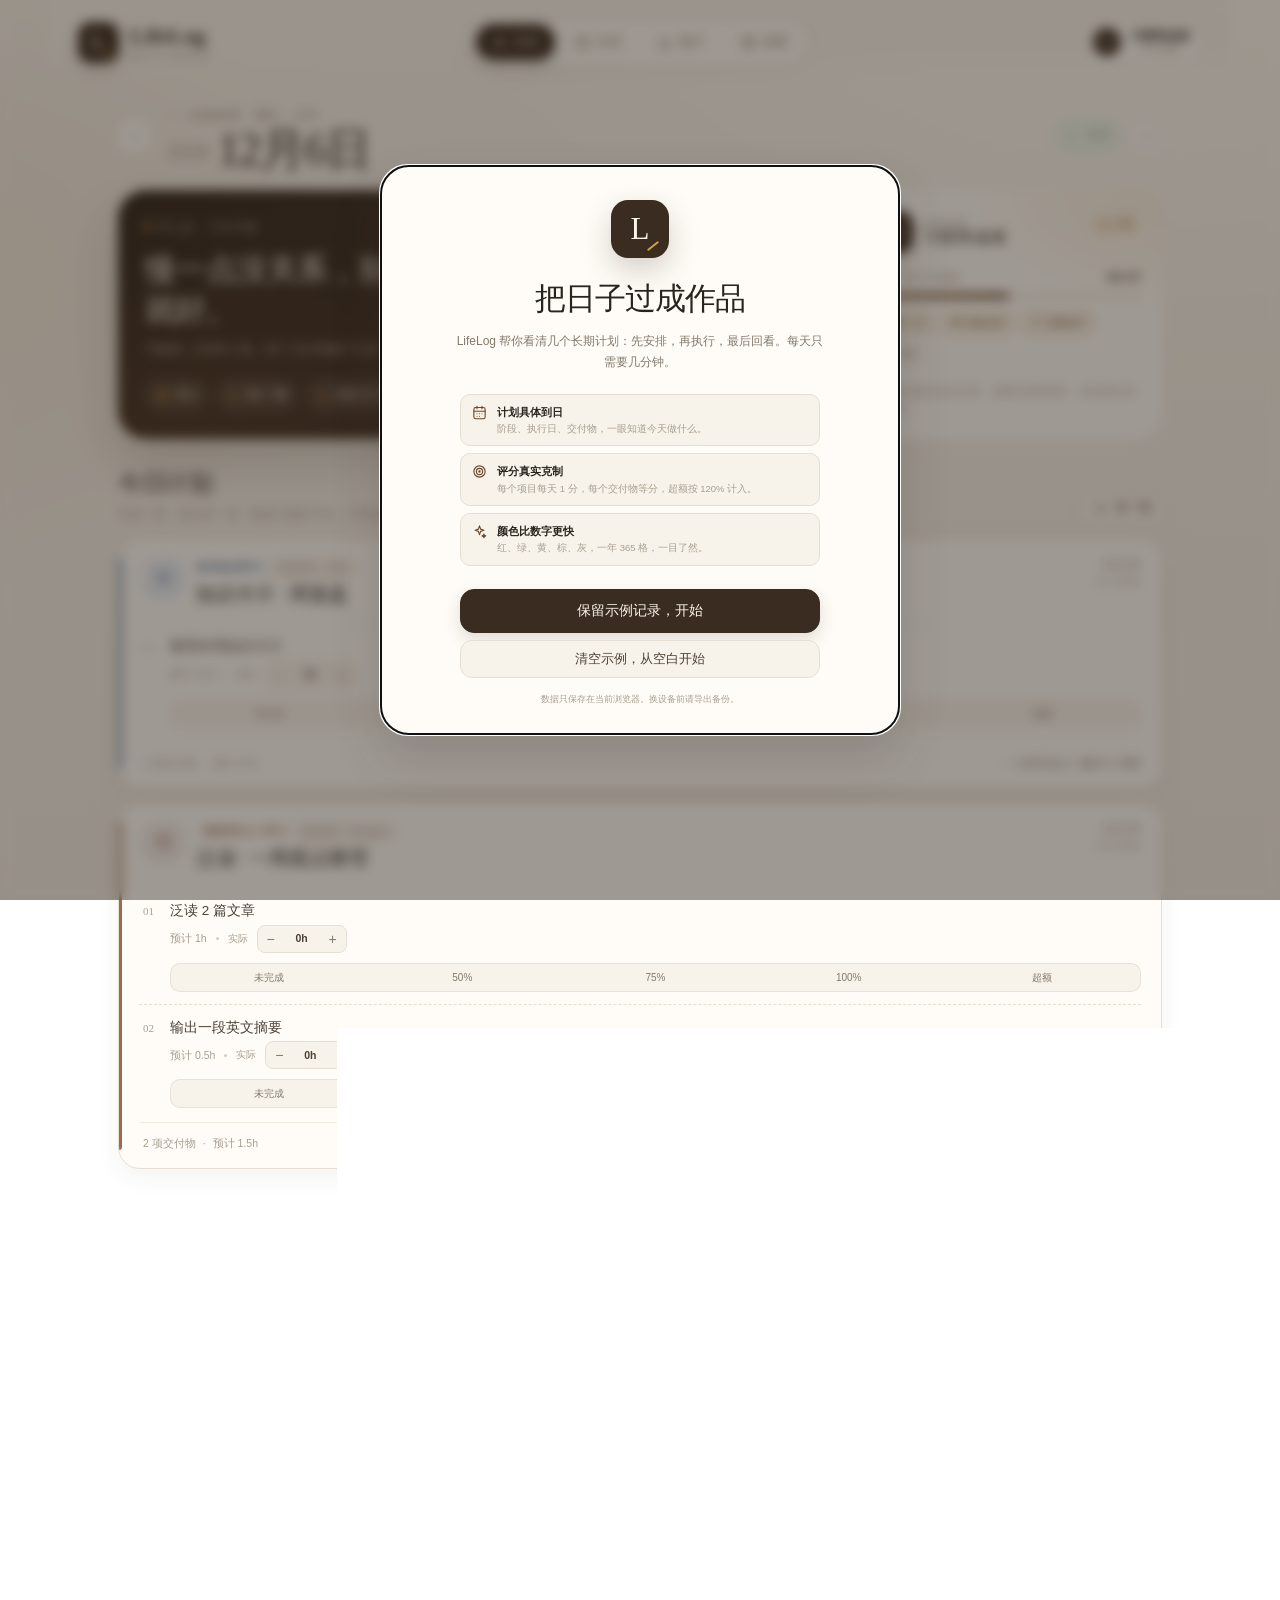
==== commit 0ef62c05: "Add files via upload" ====
--- a/index.html
+++ b/index.html
@@ -93,5 +93,6 @@
 
   <script src="data.js"></script>
   <script src="app.js"></script>
+  <script src="./autobackup.js"></script>
 </body>
 </html>
--- a/styles.css
+++ b/styles.css
@@ -173,6 +173,8 @@
   outline: none;
 }
 .page { animation: page-in 420ms cubic-bezier(0.22, 0.8, 0.28, 1) both; }
+.app-main.no-anim .page,
+.app-main.no-anim .plan-card { animation: none !important; }
 @keyframes page-in {
   from { opacity: 0; transform: translateY(8px); }
   to { opacity: 1; transform: translateY(0); }
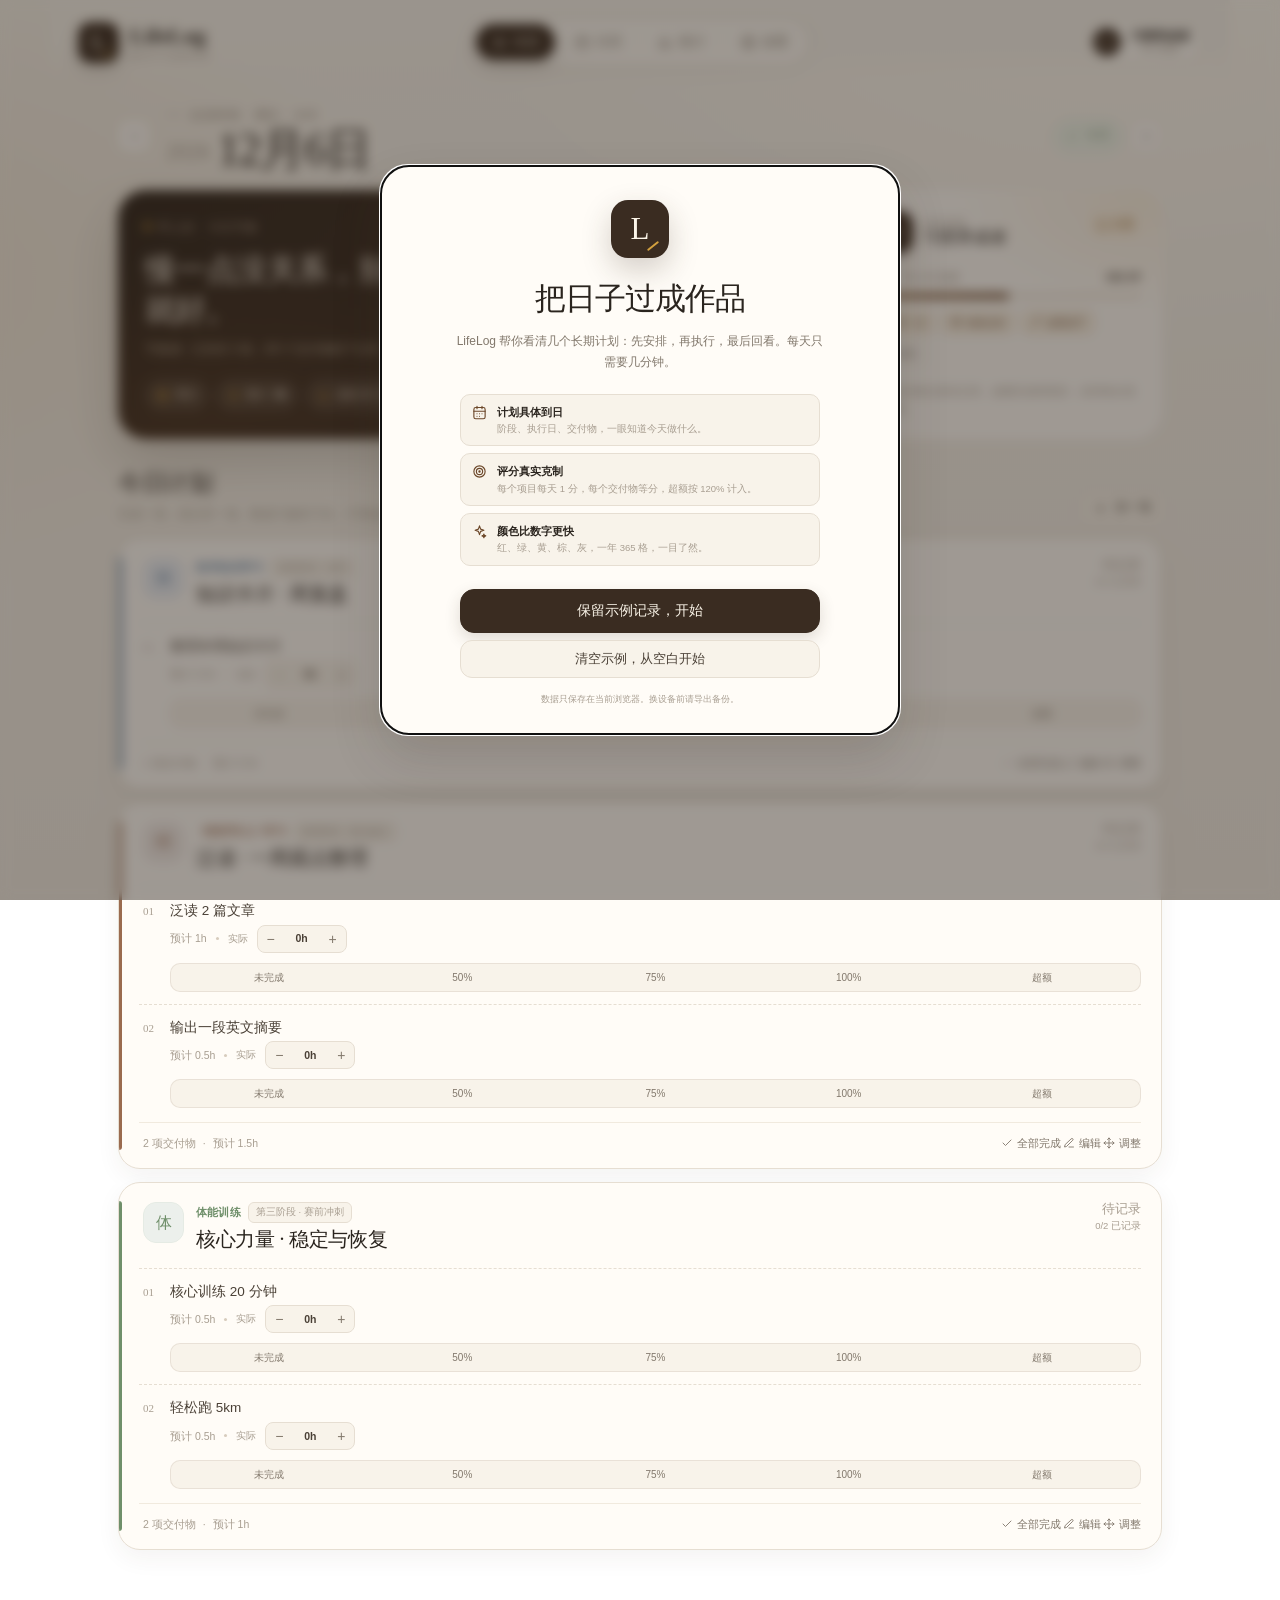
==== commit f1ae6d2c: "Add files via upload" ====
--- a/index.html
+++ b/index.html
@@ -92,6 +92,7 @@
   <input type="file" id="import-file" accept="application/json,.json" hidden>
 
   <script src="data.js"></script>
+  <script src="ai.js"></script>
   <script src="app.js"></script>
   <script src="./autobackup.js"></script>
 </body>
--- a/styles.css
+++ b/styles.css
@@ -1531,6 +1531,168 @@
   .badge-grid { grid-template-columns: 1fr 1fr; }
 }
 
+/* AI 教练 */
+.ai-card textarea.input { resize: vertical; line-height: 1.5; }
+.ai-status {
+  display: flex;
+  align-items: center;
+  gap: 9px;
+  padding: 9px 11px;
+  border-radius: 10px;
+  border: 1px dashed var(--line-strong);
+  background: var(--surface-2);
+}
+.ai-status i { width: 8px; height: 8px; border-radius: 50%; background: var(--gray); flex: 0 0 auto; }
+.ai-status b { display: block; font-size: 11.5px; font-weight: 600; }
+.ai-status span { display: block; font-size: 9px; color: var(--faint); margin-top: 1px; word-break: break-all; }
+.ai-status.ok { border-style: solid; border-color: #cfe0c9; background: #f3f7f0; }
+.ai-status.ok i { background: var(--green); box-shadow: 0 0 0 3px rgba(107, 140, 99, 0.16); }
+.ai-actions { display: flex; align-items: center; flex-wrap: wrap; gap: 8px; margin-top: 10px; }
+.ai-test-result { font-size: 9.5px; color: var(--faint); }
+.ai-test-result.ok { color: var(--green); }
+.ai-test-result.err { color: #a9473b; }
+.ai-plan-entry {
+  display: flex;
+  align-items: center;
+  justify-content: space-between;
+  gap: 12px;
+  margin-top: 14px;
+  padding-top: 13px;
+  border-top: 1px dashed var(--line);
+}
+.ai-plan-entry b { display: block; font-size: 11.5px; font-weight: 600; }
+.ai-plan-entry span { display: block; font-size: 9px; color: var(--faint); margin-top: 2px; line-height: 1.5; }
+.ai-plan-entry .btn { flex: 0 0 auto; }
+.ai-plan-list { display: flex; flex-direction: column; gap: 6px; margin-top: 12px; }
+.ai-plan-list-title { font-size: 9px; color: var(--faint); letter-spacing: 0.04em; }
+.ai-plan-row {
+  display: flex;
+  align-items: center;
+  justify-content: space-between;
+  gap: 10px;
+  padding: 8px 10px;
+  border: 1px solid var(--line);
+  border-radius: 9px;
+  background: var(--surface-2);
+}
+.ai-plan-row b { display: block; font-size: 11px; font-weight: 600; }
+.ai-plan-row span { display: block; font-size: 8.5px; color: var(--faint); margin-top: 1px; }
+
+.ai-modal { width: min(760px, 100%); }
+.ai-loading { display: flex; flex-direction: column; align-items: center; text-align: center; gap: 9px; padding: 34px 16px 30px; }
+.ai-loading b { font-size: 14px; font-weight: 600; }
+.ai-loading p { margin: 0; max-width: 380px; color: var(--faint); font-size: 10px; line-height: 1.7; }
+.ai-spinner {
+  width: 30px;
+  height: 30px;
+  border-radius: 50%;
+  border: 2.5px solid var(--surface-3);
+  border-top-color: var(--brown);
+  animation: ai-spin 800ms linear infinite;
+}
+@keyframes ai-spin { to { transform: rotate(360deg); } }
+.ai-summary {
+  display: flex;
+  align-items: flex-start;
+  gap: 9px;
+  padding: 11px 12px;
+  border-radius: 11px;
+  background: var(--surface-2);
+  border: 1px solid var(--line);
+}
+.ai-summary .icon { width: 15px; height: 15px; color: var(--brown); flex: 0 0 auto; margin-top: 2px; }
+.ai-summary p { margin: 0; font-size: 11px; line-height: 1.7; color: var(--ink-soft); }
+.ai-stats { display: grid; grid-template-columns: repeat(4, 1fr); gap: 7px; margin-top: 11px; }
+.ai-stat { padding: 9px 10px; border-radius: 10px; background: var(--surface-2); border: 1px solid var(--line); }
+.ai-stat b { display: block; font-family: var(--display); font-size: 20px; font-weight: 500; line-height: 1.1; }
+.ai-stat span { display: block; font-size: 8.5px; color: var(--faint); margin-top: 2px; }
+.ai-phase-list { display: flex; flex-wrap: wrap; gap: 6px; margin-top: 11px; }
+.ai-phase {
+  display: inline-flex;
+  align-items: baseline;
+  gap: 6px;
+  padding: 5px 9px;
+  border-radius: 999px;
+  background: var(--surface-2);
+  border: 1px solid var(--line);
+  font-size: 9.5px;
+}
+.ai-phase b { font-weight: 600; }
+.ai-phase span { color: var(--faint); font-size: 8.5px; }
+.ai-validation { margin-top: 11px; }
+.ai-check {
+  display: flex;
+  align-items: flex-start;
+  gap: 8px;
+  padding: 9px 11px;
+  border-radius: 10px;
+  border: 1px solid var(--line);
+  background: var(--surface-2);
+  margin-top: 7px;
+}
+.ai-check .icon { width: 14px; height: 14px; flex: 0 0 auto; margin-top: 2px; }
+.ai-check b { display: block; font-size: 10.5px; font-weight: 600; }
+.ai-check span { display: block; font-size: 9.5px; color: var(--muted); margin-top: 1px; }
+.ai-check ul { margin: 4px 0 0; padding-left: 16px; }
+.ai-check li { font-size: 9.5px; line-height: 1.6; color: var(--muted); }
+.ai-check.ok { border-color: #cfe0c9; background: #f3f7f0; }
+.ai-check.ok .icon { color: var(--green); }
+.ai-check.err { border-color: #eccfc8; background: #fbf0ed; }
+.ai-check.err .icon { color: #a9473b; }
+.ai-check.err b { color: #a9473b; }
+.ai-check.warn { border-color: #f0dfb8; background: #fdf7e9; }
+.ai-check.warn .icon { color: var(--yellow); }
+
+.ai-weeks { margin-top: 12px; display: flex; flex-direction: column; gap: 10px; }
+.ai-week { border: 1px solid var(--line); border-radius: 12px; overflow: hidden; background: var(--surface); }
+.ai-week-head {
+  display: flex;
+  align-items: center;
+  justify-content: space-between;
+  gap: 10px;
+  padding: 7px 11px;
+  background: var(--surface-2);
+  border-bottom: 1px solid var(--line);
+}
+.ai-week-head b { font-size: 10.5px; font-weight: 600; font-variant-numeric: tabular-nums; }
+.ai-week-head span { font-size: 8.5px; color: var(--faint); }
+.ai-session {
+  display: grid;
+  grid-template-columns: 46px minmax(0, 1fr) 66px 26px;
+  grid-template-areas: "date main min remove";
+  align-items: start;
+  gap: 8px;
+  padding: 8px 10px;
+  border-bottom: 1px dashed var(--line);
+}
+.ai-session:last-child { border-bottom: 0; }
+.ai-date { grid-area: date; display: flex; flex-direction: column; padding-top: 8px; }
+.ai-date b { font-size: 11px; font-weight: 600; font-variant-numeric: tabular-nums; }
+.ai-date span { font-size: 8.5px; color: var(--faint); margin-top: 1px; }
+.ai-s-main { grid-area: main; display: flex; flex-direction: column; gap: 2px; min-width: 0; }
+.ai-s-main .ai-s-content { min-height: 32px; padding: 6px 9px; font-size: 12px; }
+.ai-s-meta { font-size: 8.5px; color: var(--faint); padding-left: 2px; }
+.ai-s-items { font-size: 9px; color: var(--muted); line-height: 1.5; padding-left: 2px; }
+.ai-min { grid-area: min; display: flex; flex-direction: column; align-items: center; gap: 1px; }
+.ai-min input { min-height: 32px; padding: 4px 2px; text-align: center; font-size: 12px; font-variant-numeric: tabular-nums; }
+.ai-min span { font-size: 7.5px; color: var(--faint); }
+.ai-session > .icon-btn { grid-area: remove; margin-top: 3px; }
+.ai-session > .icon-btn .icon { width: 13px; height: 13px; }
+
+@media (max-width: 640px) {
+  .ai-stats { grid-template-columns: 1fr 1fr; }
+  .ai-summary p { font-size: 10.5px; }
+  .ai-plan-entry { flex-direction: column; align-items: flex-start; }
+  .ai-plan-entry .btn { width: 100%; }
+  .ai-session {
+    grid-template-columns: 42px minmax(0, 1fr) 26px;
+    grid-template-areas: "date main remove" "date min remove";
+    gap: 6px 8px;
+  }
+  .ai-min { flex-direction: row; align-items: center; gap: 4px; }
+  .ai-min input { width: 62px; }
+}
+
 @media (prefers-reduced-motion: reduce) {
   *, *::before, *::after { animation-duration: 0.001ms !important; animation-iteration-count: 1 !important; transition-duration: 0.001ms !important; scroll-behavior: auto !important; }
 }
